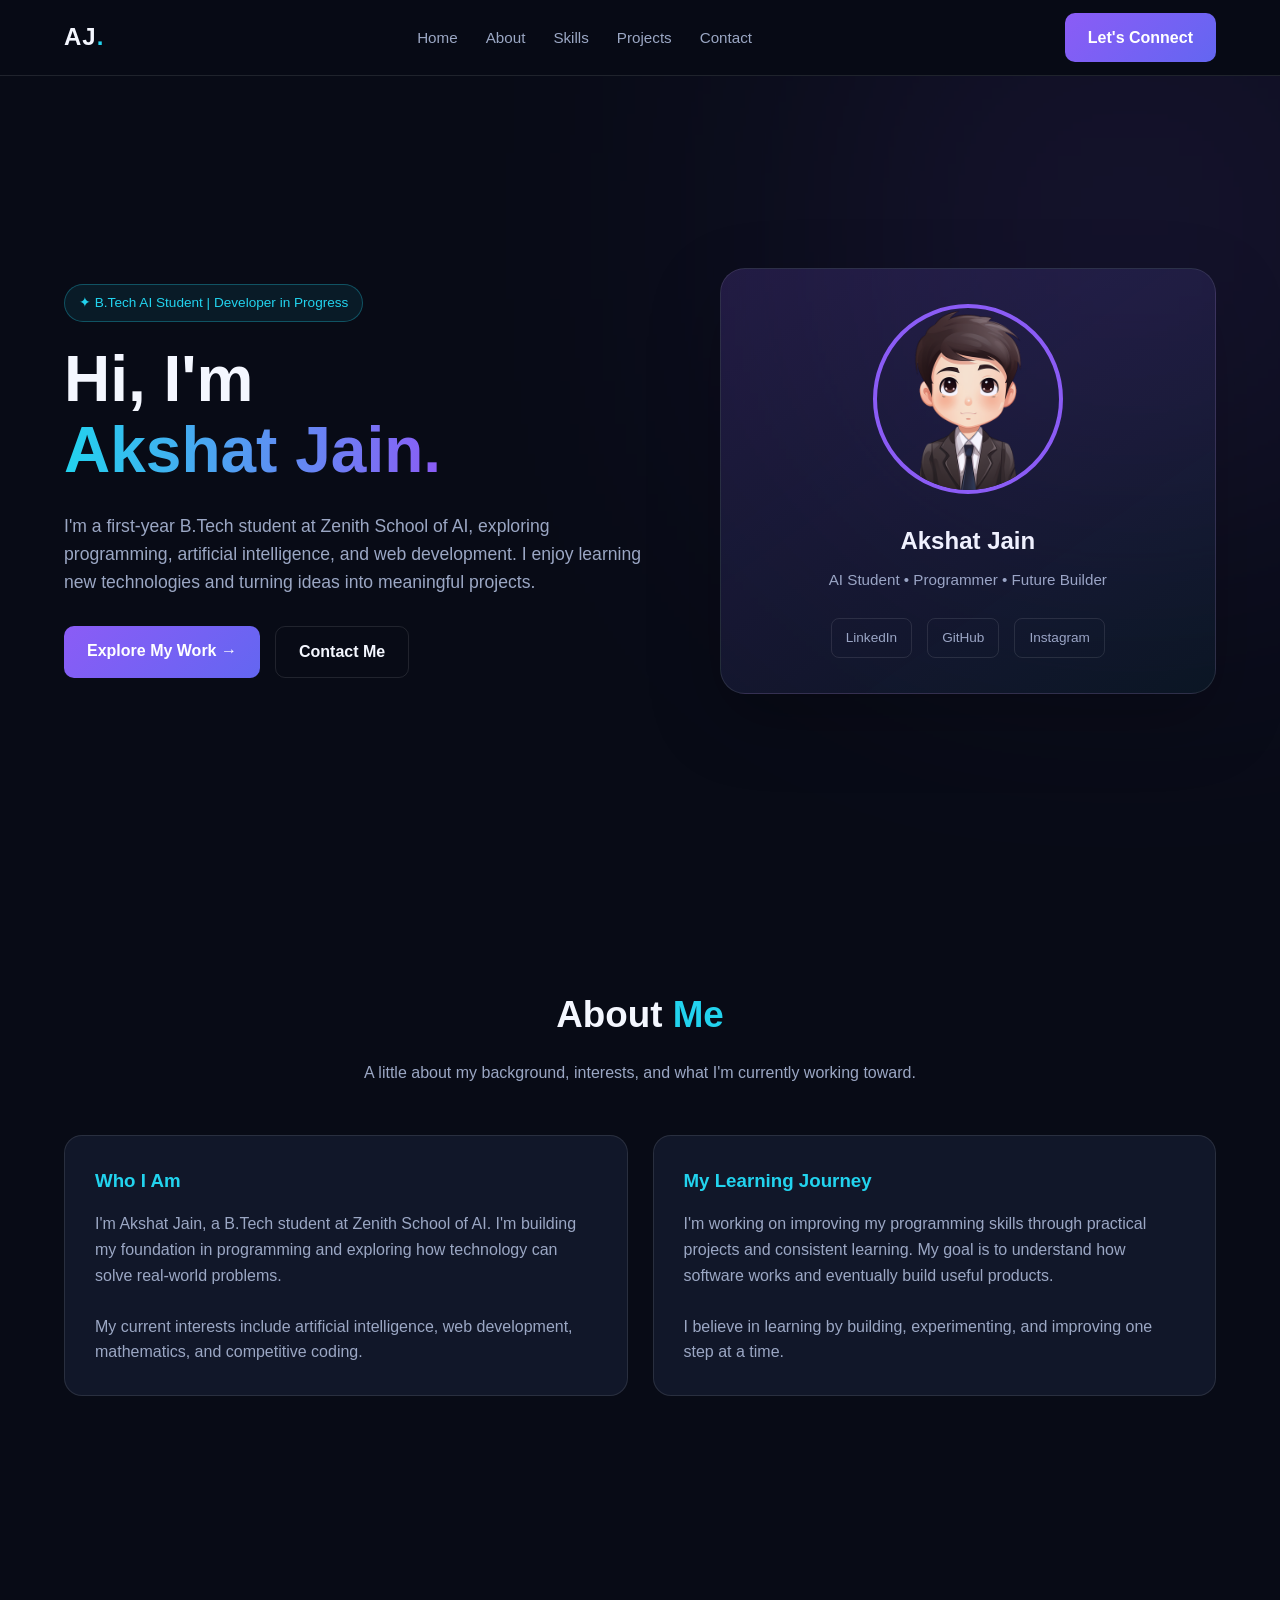
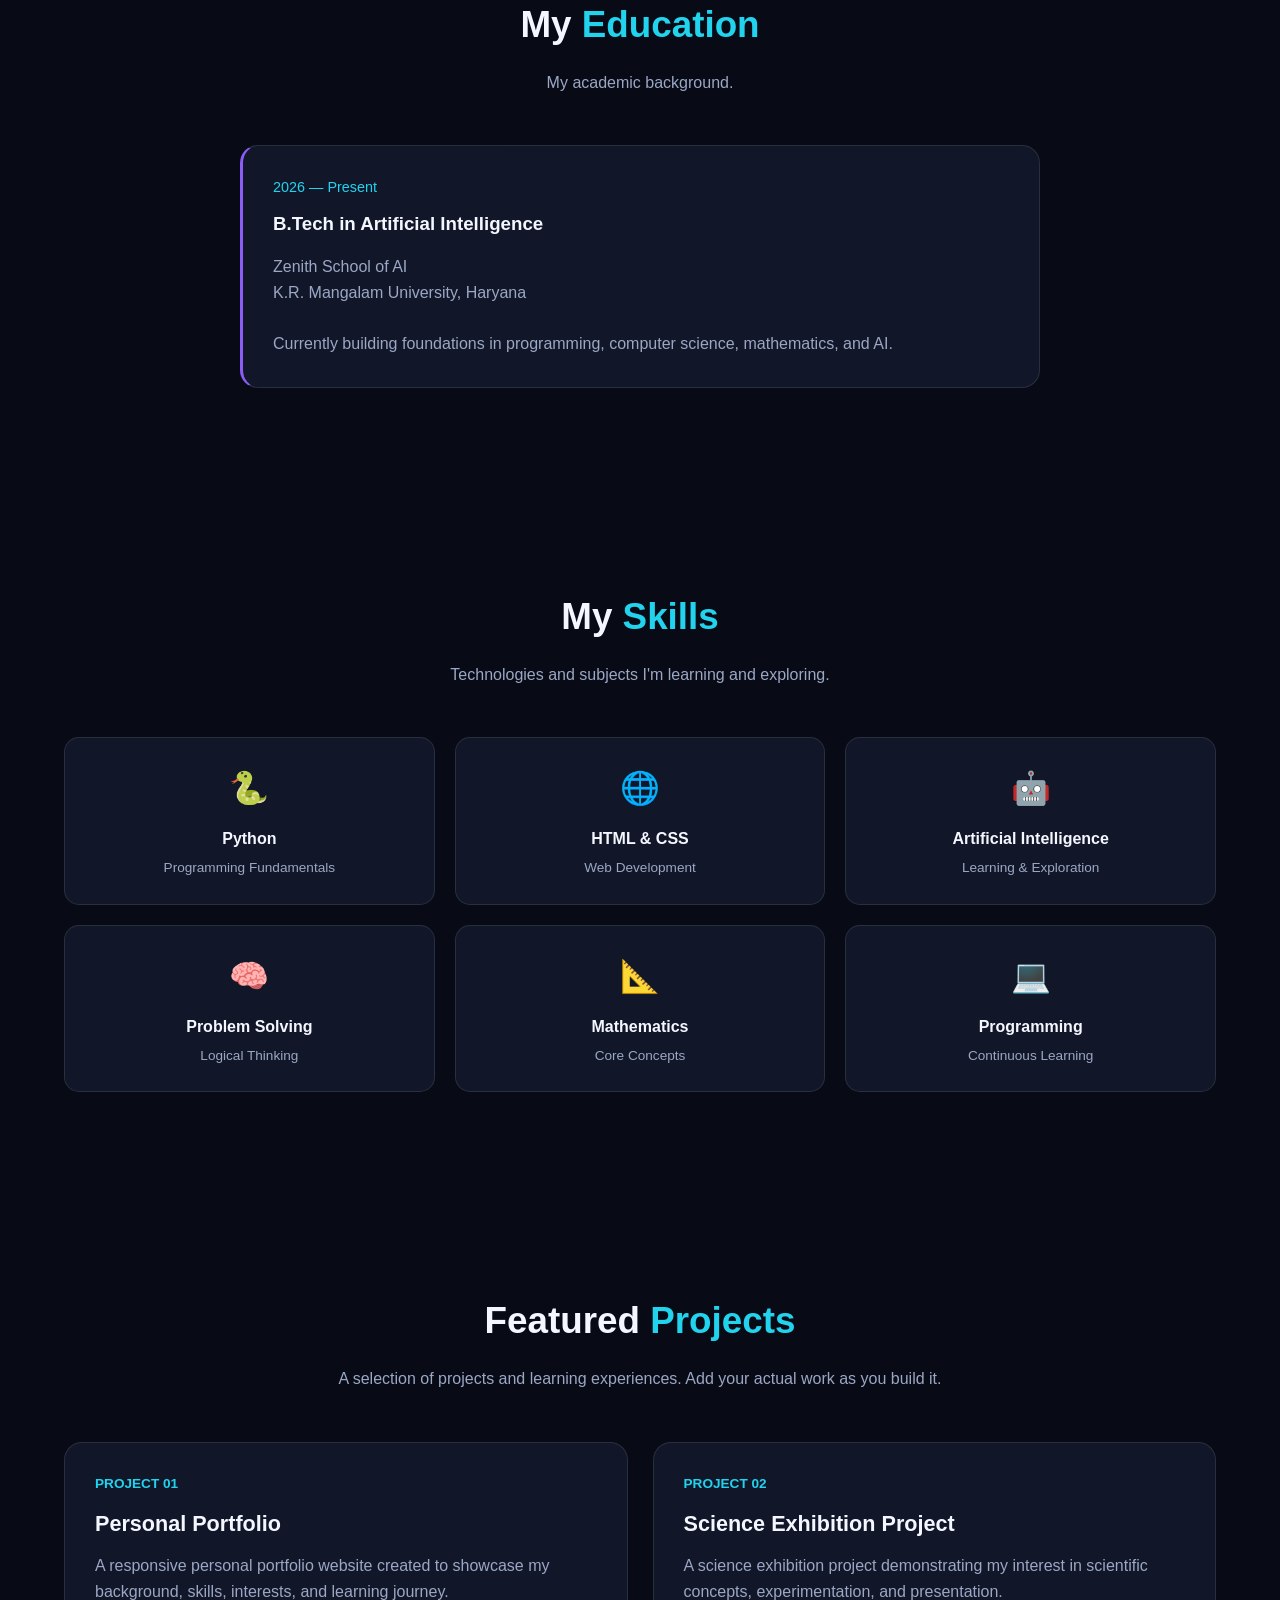
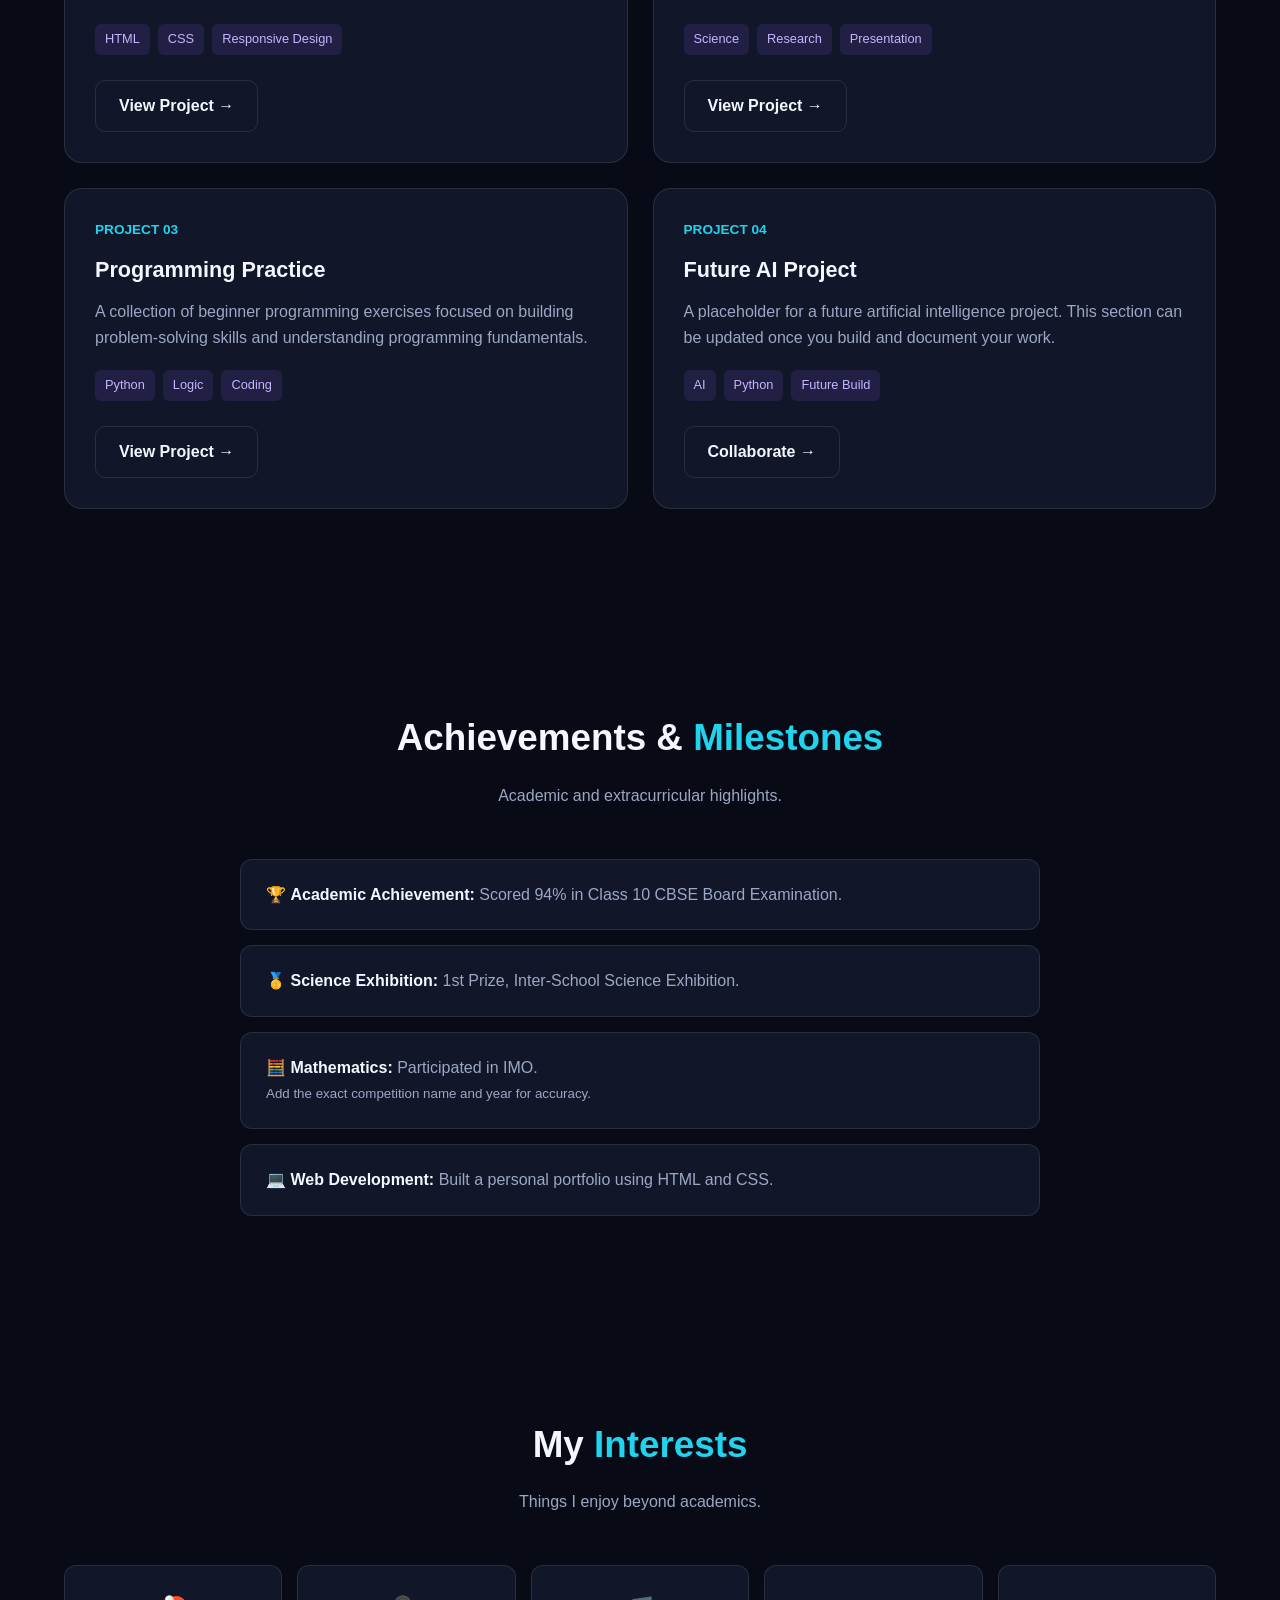
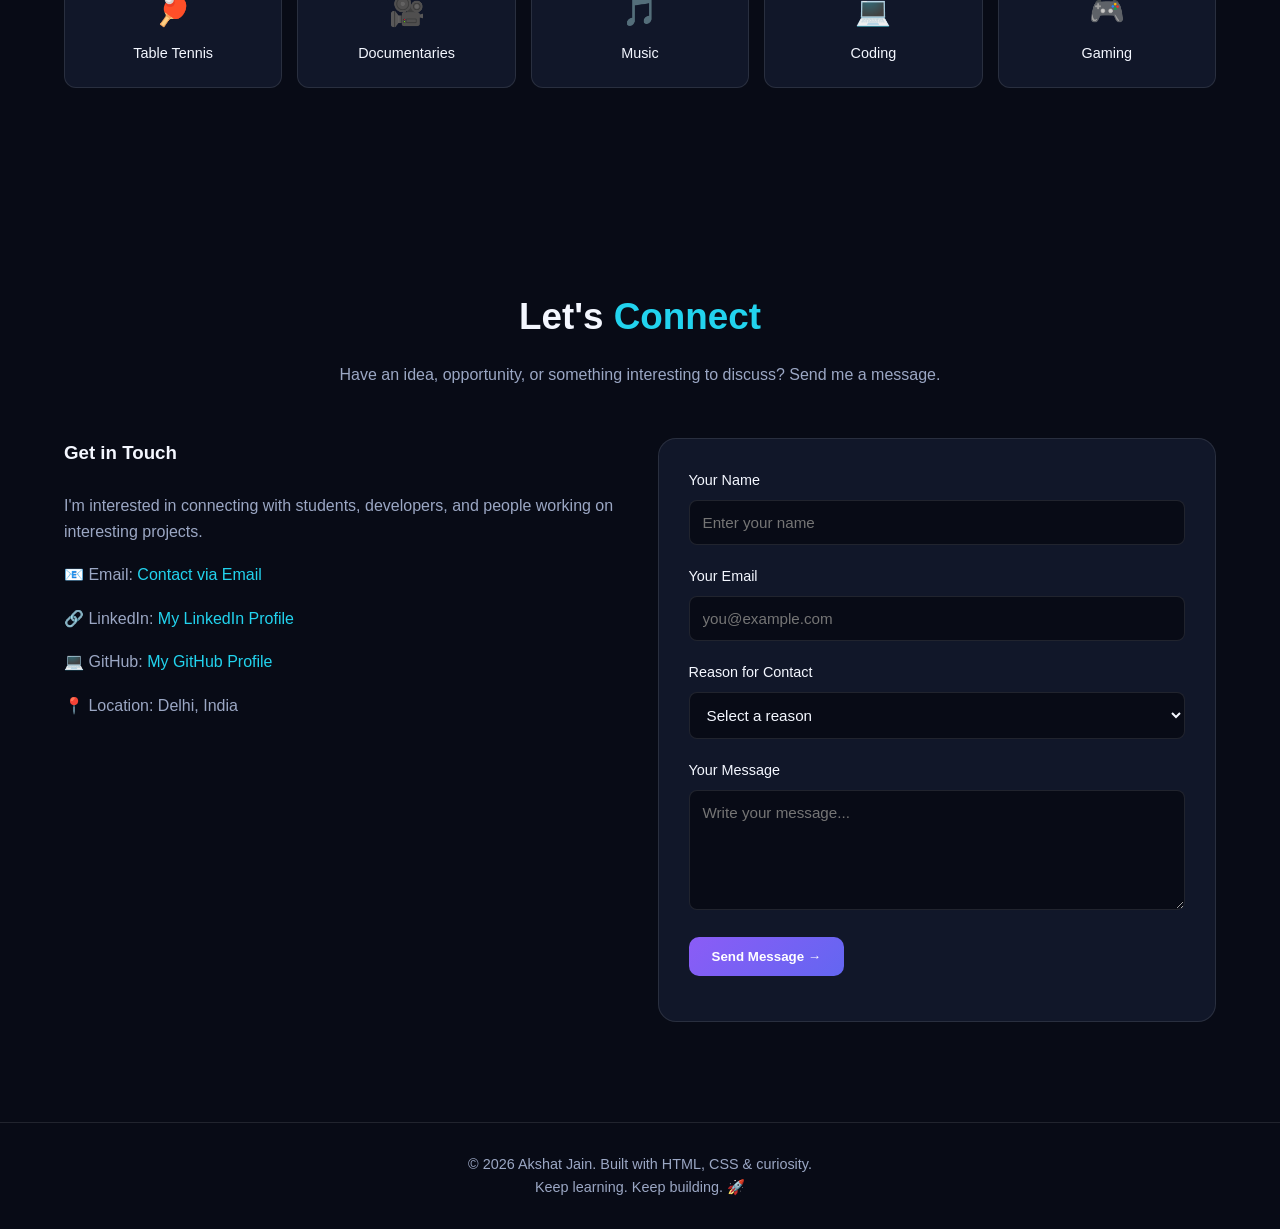
==== index.html @ 5d0b98dc "portfolio css" ====
<!DOCTYPE html>
<html lang="en">
<head>
    <meta charset="UTF-8">
    <meta name="viewport" content="width=device-width, initial-scale=1.0">

    <title>Akshat Jain | AI Student & Developer</title>

    <meta name="description"
          content="Official portfolio of Akshat Jain, a B.Tech AI student exploring artificial intelligence, programming and web development.">

    <style>
        /* =========================
           GLOBAL STYLES
        ========================= */

        * {
            margin: 0;
            padding: 0;
            box-sizing: border-box;
            scroll-behavior: smooth;
        }

        :root {
            --bg: #080b16;
            --card: #111729;
            --card-light: #171e34;
            --text: #f4f7ff;
            --muted: #9ba7c4;
            --primary: #8b5cf6;
            --secondary: #22d3ee;
            --border: rgba(255, 255, 255, 0.10);
        }

        body {
            font-family: "Segoe UI", Arial, sans-serif;
            background: var(--bg);
            color: var(--text);
            line-height: 1.6;
        }

        a {
            color: inherit;
            text-decoration: none;
        }

        .container {
            width: 90%;
            max-width: 1200px;
            margin: auto;
        }

        .section {
            padding: 100px 0;
        }

        .section-title {
            text-align: center;
            font-size: 2.3rem;
            margin-bottom: 15px;
        }

        .section-title span {
            color: var(--secondary);
        }

        .section-subtitle {
            text-align: center;
            color: var(--muted);
            max-width: 650px;
            margin: 0 auto 50px;
        }

        /* =========================
           NAVBAR
        ========================= */

        header {
            position: sticky;
            top: 0;
            z-index: 100;
            background: rgba(8, 11, 22, 0.85);
            backdrop-filter: blur(18px);
            border-bottom: 1px solid var(--border);
        }

        nav {
            min-height: 75px;
            display: flex;
            justify-content: space-between;
            align-items: center;
            gap: 25px;
        }

        .logo {
            font-size: 1.5rem;
            font-weight: 800;
            letter-spacing: 1px;
        }

        .logo span {
            color: var(--secondary);
        }

        .nav-links {
            display: flex;
            list-style: none;
            gap: 28px;
        }

        .nav-links a {
            color: var(--muted);
            font-size: 0.95rem;
            transition: 0.3s;
        }

        .nav-links a:hover {
            color: var(--secondary);
        }

        /* =========================
           HERO SECTION
        ========================= */

        .hero {
            min-height: 90vh;
            display: flex;
            align-items: center;
            position: relative;
            overflow: hidden;
        }

        .hero::before {
            content: "";
            position: absolute;
            width: 500px;
            height: 500px;
            background: var(--primary);
            filter: blur(180px);
            opacity: 0.16;
            top: -100px;
            right: -100px;
            pointer-events: none;
        }

        .hero-content {
            display: grid;
            grid-template-columns: 1.2fr 1fr;
            align-items: center;
            gap: 60px;
        }

        .badge {
            display: inline-block;
            border: 1px solid rgba(34, 211, 238, 0.3);
            background: rgba(34, 211, 238, 0.08);
            color: var(--secondary);
            padding: 7px 14px;
            border-radius: 50px;
            font-size: 0.85rem;
            margin-bottom: 22px;
        }

        .hero h1 {
            font-size: clamp(2.5rem, 5vw, 4.8rem);
            line-height: 1.12;
            margin-bottom: 25px;
        }

        .gradient-text {
            background: linear-gradient(
                90deg,
                var(--secondary),
                var(--primary)
            );
            -webkit-background-clip: text;
            background-clip: text;
            color: transparent;
        }

        .hero p {
            color: var(--muted);
            font-size: 1.1rem;
            max-width: 580px;
            margin-bottom: 30px;
        }

        .buttons {
            display: flex;
            gap: 15px;
            flex-wrap: wrap;
        }

        .btn {
            display: inline-block;
            padding: 12px 23px;
            border-radius: 10px;
            font-weight: 600;
            border: 1px solid var(--border);
            transition: 0.3s;
            cursor: pointer;
        }

        .btn-primary {
            background: linear-gradient(
                135deg,
                var(--primary),
                #6366f1
            );
            color: white;
            border: none;
        }

        .btn-secondary {
            background: transparent;
            color: var(--text);
        }

        .btn:hover {
            transform: translateY(-3px);
            box-shadow: 0 10px 30px rgba(139, 92, 246, 0.2);
        }

        .hero-card {
            background: linear-gradient(
                145deg,
                rgba(139, 92, 246, 0.18),
                rgba(34, 211, 238, 0.05)
            );
            border: 1px solid var(--border);
            border-radius: 25px;
            padding: 35px;
            text-align: center;
            box-shadow: 0 25px 70px rgba(0, 0, 0, 0.25);
        }

        .profile-image {
            width: 190px;
            height: 190px;
            object-fit: cover;
            border-radius: 50%;
            border: 4px solid var(--primary);
            margin-bottom: 20px;
        }

        .hero-card h3 {
            font-size: 1.5rem;
            margin-bottom: 8px;
        }

        .hero-card p {
            font-size: 0.95rem;
            margin: auto;
        }

        .social-links {
            display: flex;
            justify-content: center;
            gap: 15px;
            margin-top: 25px;
        }

        .social-links a {
            padding: 8px 14px;
            border: 1px solid var(--border);
            border-radius: 8px;
            color: var(--muted);
            font-size: 0.85rem;
            transition: 0.3s;
        }

        .social-links a:hover {
            color: var(--secondary);
            border-color: var(--secondary);
        }

        /* =========================
           ABOUT SECTION
        ========================= */

        .about-grid {
            display: grid;
            grid-template-columns: 1fr 1fr;
            gap: 25px;
        }

        .card {
            background: var(--card);
            border: 1px solid var(--border);
            padding: 30px;
            border-radius: 18px;
            transition: 0.3s;
        }

        .card:hover {
            transform: translateY(-5px);
            border-color: rgba(139, 92, 246, 0.5);
        }

        .card h3 {
            margin-bottom: 15px;
            color: var(--secondary);
        }

        .card p {
            color: var(--muted);
        }

        /* =========================
           EDUCATION
        ========================= */

        .education-card {
            max-width: 800px;
            margin: auto;
            position: relative;
            border-left: 3px solid var(--primary);
        }

        .education-card h3 {
            color: var(--text);
        }

        .education-card .date {
            color: var(--secondary);
            font-size: 0.9rem;
            margin-bottom: 10px;
        }

        /* =========================
           SKILLS
        ========================= */

        .skills-grid {
            display: grid;
            grid-template-columns: repeat(3, 1fr);
            gap: 20px;
        }

        .skill {
            text-align: center;
            padding: 25px 15px;
            background: var(--card);
            border: 1px solid var(--border);
            border-radius: 15px;
            transition: 0.3s;
        }

        .skill:hover {
            background: var(--card-light);
            transform: translateY(-5px);
        }

        .skill-icon {
            font-size: 2rem;
            margin-bottom: 12px;
        }

        .skill h3 {
            font-size: 1rem;
        }

        .skill p {
            color: var(--muted);
            font-size: 0.85rem;
            margin-top: 5px;
        }

        /* =========================
           PROJECTS
        ========================= */

        .projects-grid {
            display: grid;
            grid-template-columns: repeat(2, 1fr);
            gap: 25px;
        }

        .project-card {
            background: var(--card);
            border: 1px solid var(--border);
            border-radius: 18px;
            padding: 30px;
            transition: 0.3s;
        }

        .project-card:hover {
            transform: translateY(-5px);
            border-color: var(--secondary);
        }

        .project-number {
            color: var(--secondary);
            font-size: 0.85rem;
            font-weight: 700;
        }

        .project-card h3 {
            margin: 12px 0;
            font-size: 1.35rem;
        }

        .project-card p {
            color: var(--muted);
            margin-bottom: 20px;
        }

        .tags {
            display: flex;
            gap: 8px;
            flex-wrap: wrap;
        }

        .tag {
            background: rgba(139, 92, 246, 0.13);
            color: #c4b5fd;
            padding: 5px 10px;
            border-radius: 6px;
            font-size: 0.8rem;
        }

        /* =========================
           ACHIEVEMENTS
        ========================= */

        .achievement-list {
            max-width: 800px;
            margin: auto;
            display: grid;
            gap: 15px;
        }

        .achievement {
            background: var(--card);
            padding: 22px 25px;
            border: 1px solid var(--border);
            border-radius: 12px;
            color: var(--muted);
        }

        .achievement strong {
            color: var(--text);
        }

        /* =========================
           HOBBIES
        ========================= */

        .hobbies-grid {
            display: grid;
            grid-template-columns: repeat(5, 1fr);
            gap: 15px;
        }

        .hobby {
            text-align: center;
            padding: 22px 10px;
            background: var(--card);
            border: 1px solid var(--border);
            border-radius: 12px;
            font-size: 0.9rem;
        }

        .hobby-icon {
            display: block;
            font-size: 1.8rem;
            margin-bottom: 8px;
        }

        /* =========================
           CONTACT
        ========================= */

        .contact-grid {
            display: grid;
            grid-template-columns: 1fr 1fr;
            gap: 35px;
            align-items: start;
        }

        .contact-info p {
            color: var(--muted);
            margin-bottom: 18px;
        }

        .contact-info a {
            color: var(--secondary);
        }

        form {
            background: var(--card);
            border: 1px solid var(--border);
            border-radius: 18px;
            padding: 30px;
        }

        .form-group {
            margin-bottom: 20px;
        }

        label {
            display: block;
            margin-bottom: 8px;
            font-size: 0.9rem;
        }

        input,
        select,
        textarea {
            width: 100%;
            padding: 13px;
            background: #080b16;
            border: 1px solid var(--border);
            color: var(--text);
            border-radius: 8px;
            font-family: inherit;
            font-size: 0.95rem;
        }

        input:focus,
        select:focus,
        textarea:focus {
            outline: none;
            border-color: var(--secondary);
        }

        textarea {
            resize: vertical;
            min-height: 120px;
        }

        .form-status {
            margin-top: 15px;
            color: var(--secondary);
            font-size: 0.9rem;
        }

        /* =========================
           FOOTER
        ========================= */

        footer {
            border-top: 1px solid var(--border);
            padding: 30px 0;
            text-align: center;
            color: var(--muted);
            font-size: 0.9rem;
        }

        /* =========================
           RESPONSIVE DESIGN
        ========================= */

        @media (max-width: 900px) {
            .hero-content,
            .about-grid,
            .contact-grid {
                grid-template-columns: 1fr;
            }

            .hero {
                padding: 60px 0;
            }

            .hero-card {
                max-width: 450px;
                margin: auto;
            }

            .skills-grid {
                grid-template-columns: repeat(2, 1fr);
            }

            .projects-grid {
                grid-template-columns: 1fr;
            }

            .hobbies-grid {
                grid-template-columns: repeat(3, 1fr);
            }
        }

        @media (max-width: 600px) {
            .nav-links {
                display: none;
            }

            .section {
                padding: 65px 0;
            }

            .section-title {
                font-size: 1.8rem;
            }

            .hero h1 {
                font-size: 2.5rem;
            }

            .skills-grid {
                grid-template-columns: 1fr 1fr;
            }

            .hobbies-grid {
                grid-template-columns: repeat(2, 1fr);
            }

            .card,
            .project-card,
            form {
                padding: 22px;
            }
        }
    </style>
</head>

<body>

    <!-- =========================
         NAVBAR
    ========================= -->

    <header>
        <nav class="container">

            <a href="#home" class="logo">
                AJ<span>.</span>
            </a>

            <ul class="nav-links">
                <li><a href="#home">Home</a></li>
                <li><a href="#about">About</a></li>
                <li><a href="#skills">Skills</a></li>
                <li><a href="#projects">Projects</a></li>
                <li><a href="#contact">Contact</a></li>
            </ul>

            <a href="#contact" class="btn btn-primary">
                Let's Connect
            </a>

        </nav>
    </header>


    <!-- =========================
         HERO SECTION
    ========================= -->

    <main>

        <section class="hero" id="home">

            <div class="container hero-content">

                <div>

                    <span class="badge">
                        ✦ B.Tech AI Student | Developer in Progress
                    </span>

                    <h1>
                        Hi, I'm <br>
                        <span class="gradient-text">Akshat Jain.</span>
                    </h1>

                    <p>
                        I'm a first-year B.Tech student at Zenith School
                        of AI, exploring programming, artificial intelligence,
                        and web development. I enjoy learning new technologies
                        and turning ideas into meaningful projects.
                    </p>

                    <div class="buttons">
                        <a href="#projects" class="btn btn-primary">
                            Explore My Work →
                        </a>

                        <a href="#contact" class="btn btn-secondary">
                            Contact Me
                        </a>
                    </div>

                </div>


                <div class="hero-card">

                    <!-- Replace image.png with your own photo -->
                    <img
                        src="image.png"
                        alt="Akshat Jain profile photo"
                        class="profile-image"
                    >

                    <h3>Akshat Jain</h3>

                    <p>
                        AI Student • Programmer • Future Builder
                    </p>

                    <div class="social-links">

                        <!-- Replace # with your actual profile URLs -->
                        <a href="#" target="_blank" rel="noopener">
                            LinkedIn
                        </a>

                        <a href="#" target="_blank" rel="noopener">
                            GitHub
                        </a>

                        <a href="#" target="_blank" rel="noopener">
                            Instagram
                        </a>

                    </div>

                </div>

            </div>

        </section>


        <!-- =========================
             ABOUT SECTION
        ========================= -->

        <section class="section" id="about">

            <div class="container">

                <h2 class="section-title">
                    About <span>Me</span>
                </h2>

                <p class="section-subtitle">
                    A little about my background, interests, and what
                    I'm currently working toward.
                </p>

                <div class="about-grid">

                    <div class="card">

                        <h3>Who I Am</h3>

                        <p>
                            I'm Akshat Jain, a B.Tech student at Zenith School
                            of AI. I'm building my foundation in programming
                            and exploring how technology can solve real-world
                            problems.
                        </p>

                        <br>

                        <p>
                            My current interests include artificial
                            intelligence, web development, mathematics,
                            and competitive coding.
                        </p>

                    </div>


                    <div class="card">

                        <h3>My Learning Journey</h3>

                        <p>
                            I'm working on improving my programming skills
                            through practical projects and consistent
                            learning. My goal is to understand how software
                            works and eventually build useful products.
                        </p>

                        <br>

                        <p>
                            I believe in learning by building, experimenting,
                            and improving one step at a time.
                        </p>

                    </div>

                </div>

            </div>

        </section>


        <!-- =========================
             EDUCATION
        ========================= -->

        <section class="section">

            <div class="container">

                <h2 class="section-title">
                    My <span>Education</span>
                </h2>

                <p class="section-subtitle">
                    My academic background.
                </p>

                <div class="card education-card">

                    <div class="date">
                        2026 — Present
                    </div>

                    <h3>
                        B.Tech in Artificial Intelligence
                    </h3>

                    <p>
                        Zenith School of AI
                    </p>

                    <p>
                        K.R. Mangalam University, Haryana
                    </p>

                    <br>

                    <p>
                        Currently building foundations in programming,
                        computer science, mathematics, and AI.
                    </p>

                </div>

            </div>

        </section>


        <!-- =========================
             SKILLS
        ========================= -->

        <section class="section" id="skills">

            <div class="container">

                <h2 class="section-title">
                    My <span>Skills</span>
                </h2>

                <p class="section-subtitle">
                    Technologies and subjects I'm learning and exploring.
                </p>

                <div class="skills-grid">

                    <div class="skill">
                        <div class="skill-icon">🐍</div>
                        <h3>Python</h3>
                        <p>Programming Fundamentals</p>
                    </div>

                    <div class="skill">
                        <div class="skill-icon">🌐</div>
                        <h3>HTML & CSS</h3>
                        <p>Web Development</p>
                    </div>

                    <div class="skill">
                        <div class="skill-icon">🤖</div>
                        <h3>Artificial Intelligence</h3>
                        <p>Learning & Exploration</p>
                    </div>

                    <div class="skill">
                        <div class="skill-icon">🧠</div>
                        <h3>Problem Solving</h3>
                        <p>Logical Thinking</p>
                    </div>

                    <div class="skill">
                        <div class="skill-icon">📐</div>
                        <h3>Mathematics</h3>
                        <p>Core Concepts</p>
                    </div>

                    <div class="skill">
                        <div class="skill-icon">💻</div>
                        <h3>Programming</h3>
                        <p>Continuous Learning</p>
                    </div>

                </div>

            </div>

        </section>


        <!-- =========================
             PROJECTS
        ========================= -->

        <section class="section" id="projects">

            <div class="container">

                <h2 class="section-title">
                    Featured <span>Projects</span>
                </h2>

                <p class="section-subtitle">
                    A selection of projects and learning experiences.
                    Add your actual work as you build it.
                </p>

                <div class="projects-grid">

                    <div class="project-card">

                        <div class="project-number">
                            PROJECT 01
                        </div>

                        <h3>Personal Portfolio</h3>

                        <p>
                            A responsive personal portfolio website
                            created to showcase my background, skills,
                            interests, and learning journey.
                        </p>

                        <div class="tags">
                            <span class="tag">HTML</span>
                            <span class="tag">CSS</span>
                            <span class="tag">Responsive Design</span>
                        </div>

                        <br>

                        <a href="#" class="btn btn-secondary">
                            View Project →
                        </a>

                    </div>


                    <div class="project-card">

                        <div class="project-number">
                            PROJECT 02
                        </div>

                        <h3>Science Exhibition Project</h3>

                        <p>
                            A science exhibition project demonstrating
                            my interest in scientific concepts,
                            experimentation, and presentation.
                        </p>

                        <div class="tags">
                            <span class="tag">Science</span>
                            <span class="tag">Research</span>
                            <span class="tag">Presentation</span>
                        </div>

                        <br>

                        <a href="#" class="btn btn-secondary">
                            View Project →
                        </a>

                    </div>


                    <div class="project-card">

                        <div class="project-number">
                            PROJECT 03
                        </div>

                        <h3>Programming Practice</h3>

                        <p>
                            A collection of beginner programming exercises
                            focused on building problem-solving skills
                            and understanding programming fundamentals.
                        </p>

                        <div class="tags">
                            <span class="tag">Python</span>
                            <span class="tag">Logic</span>
                            <span class="tag">Coding</span>
                        </div>

                        <br>

                        <a href="#" class="btn btn-secondary">
                            View Project →
                        </a>

                    </div>


                    <div class="project-card">

                        <div class="project-number">
                            PROJECT 04
                        </div>

                        <h3>Future AI Project</h3>

                        <p>
                            A placeholder for a future artificial
                            intelligence project. This section can be
                            updated once you build and document your work.
                        </p>

                        <div class="tags">
                            <span class="tag">AI</span>
                            <span class="tag">Python</span>
                            <span class="tag">Future Build</span>
                        </div>

                        <br>

                        <a href="#contact" class="btn btn-secondary">
                            Collaborate →
                        </a>

                    </div>

                </div>

            </div>

        </section>


        <!-- =========================
             ACHIEVEMENTS
        ========================= -->

        <section class="section">

            <div class="container">

                <h2 class="section-title">
                    Achievements & <span>Milestones</span>
                </h2>

                <p class="section-subtitle">
                    Academic and extracurricular highlights.
                </p>

                <div class="achievement-list">

                    <div class="achievement">
                        🏆 <strong>Academic Achievement:</strong>
                        Scored 94% in Class 10 CBSE Board Examination.
                    </div>

                    <div class="achievement">
                        🥇 <strong>Science Exhibition:</strong>
                        1st Prize, Inter-School Science Exhibition.
                    </div>

                    <div class="achievement">
                        🧮 <strong>Mathematics:</strong>
                        Participated in IMO.
                        <br>
                        <small>
                            Add the exact competition name and year
                            for accuracy.
                        </small>
                    </div>

                    <div class="achievement">
                        💻 <strong>Web Development:</strong>
                        Built a personal portfolio using HTML and CSS.
                    </div>

                </div>

            </div>

        </section>


        <!-- =========================
             HOBBIES
        ========================= -->

        <section class="section">

            <div class="container">

                <h2 class="section-title">
                    My <span>Interests</span>
                </h2>

                <p class="section-subtitle">
                    Things I enjoy beyond academics.
                </p>

                <div class="hobbies-grid">

                    <div class="hobby">
                        <span class="hobby-icon">🏓</span>
                        Table Tennis
                    </div>

                    <div class="hobby">
                        <span class="hobby-icon">🎥</span>
                        Documentaries
                    </div>

                    <div class="hobby">
                        <span class="hobby-icon">🎵</span>
                        Music
                    </div>

                    <div class="hobby">
                        <span class="hobby-icon">💻</span>
                        Coding
                    </div>

                    <div class="hobby">
                        <span class="hobby-icon">🎮</span>
                        Gaming
                    </div>

                </div>

            </div>

        </section>


        <!-- =========================
             CONTACT SECTION
        ========================= -->

        <section class="section" id="contact">

            <div class="container">

                <h2 class="section-title">
                    Let's <span>Connect</span>
                </h2>

                <p class="section-subtitle">
                    Have an idea, opportunity, or something interesting
                    to discuss? Send me a message.
                </p>

                <div class="contact-grid">

                    <div class="contact-info">

                        <h3>Get in Touch</h3>

                        <br>

                        <p>
                            I'm interested in connecting with students,
                            developers, and people working on interesting
                            projects.
                        </p>

                        <p>
                            📧 Email:
                            <a href="mailto:akshatschool04@gmail.com">
                                Contact via Email
                            </a>
                        </p>

                        <p>
                            🔗 LinkedIn:
                            <a href="#" target="_blank" rel="noopener">
                                My LinkedIn Profile
                            </a>
                        </p>

                        <p>
                            💻 GitHub:
                            <a href="#" target="_blank" rel="noopener">
                                My GitHub Profile
                            </a>
                        </p>

                        <p>
                            📍 Location: Delhi, India
                        </p>

                    </div>


                    <form id="contactForm">

                        <div class="form-group">

                            <label for="name">
                                Your Name
                            </label>

                            <input
                                type="text"
                                id="name"
                                name="name"
                                placeholder="Enter your name"
                                required
                            >

                        </div>


                        <div class="form-group">

                            <label for="email">
                                Your Email
                            </label>

                            <input
                                type="email"
                                id="email"
                                name="email"
                                placeholder="you@example.com"
                                required
                            >

                        </div>


                        <div class="form-group">

                            <label for="reason">
                                Reason for Contact
                            </label>

                            <select id="reason" name="reason" required>

                                <option value="">
                                    Select a reason
                                </option>

                                <option value="General Enquiry">
                                    General Enquiry
                                </option>

                                <option value="Collaboration">
                                    Collaboration
                                </option>

                                <option value="Project Discussion">
                                    Project Discussion
                                </option>

                                <option value="Other">
                                    Other
                                </option>

                            </select>

                        </div>


                        <div class="form-group">

                            <label for="message">
                                Your Message
                            </label>

                            <textarea
                                id="message"
                                name="message"
                                placeholder="Write your message..."
                                required
                            ></textarea>

                        </div>


                        <button
                            type="submit"
                            class="btn btn-primary"
                        >
                            Send Message →
                        </button>

                        <p class="form-status" id="formStatus"></p>

                    </form>

                </div>

            </div>

        </section>

    </main>


    <!-- =========================
         FOOTER
    ========================= -->

    <footer>

        <div class="container">

            <p>
                © <span id="year"></span> Akshat Jain.
                Built with HTML, CSS & curiosity.
            </p>

            <p>
                Keep learning. Keep building. 🚀
            </p>

        </div>

    </footer>


    <!-- =========================
         JAVASCRIPT
    ========================= -->

    <script>

        // Automatically update the copyright year
        document.getElementById("year").textContent =
            new Date().getFullYear();


        // Demo form interaction
        // This does NOT send emails to you.
        // A backend or form service is required for real submissions.

        const form = document.getElementById("contactForm");

        const status = document.getElementById("formStatus");

        form.addEventListener("submit", function(event) {

            event.preventDefault();

            status.textContent =
                "This is a demo form. Connect a backend or form service to receive messages.";

        });

    </script>

</body>
</html>
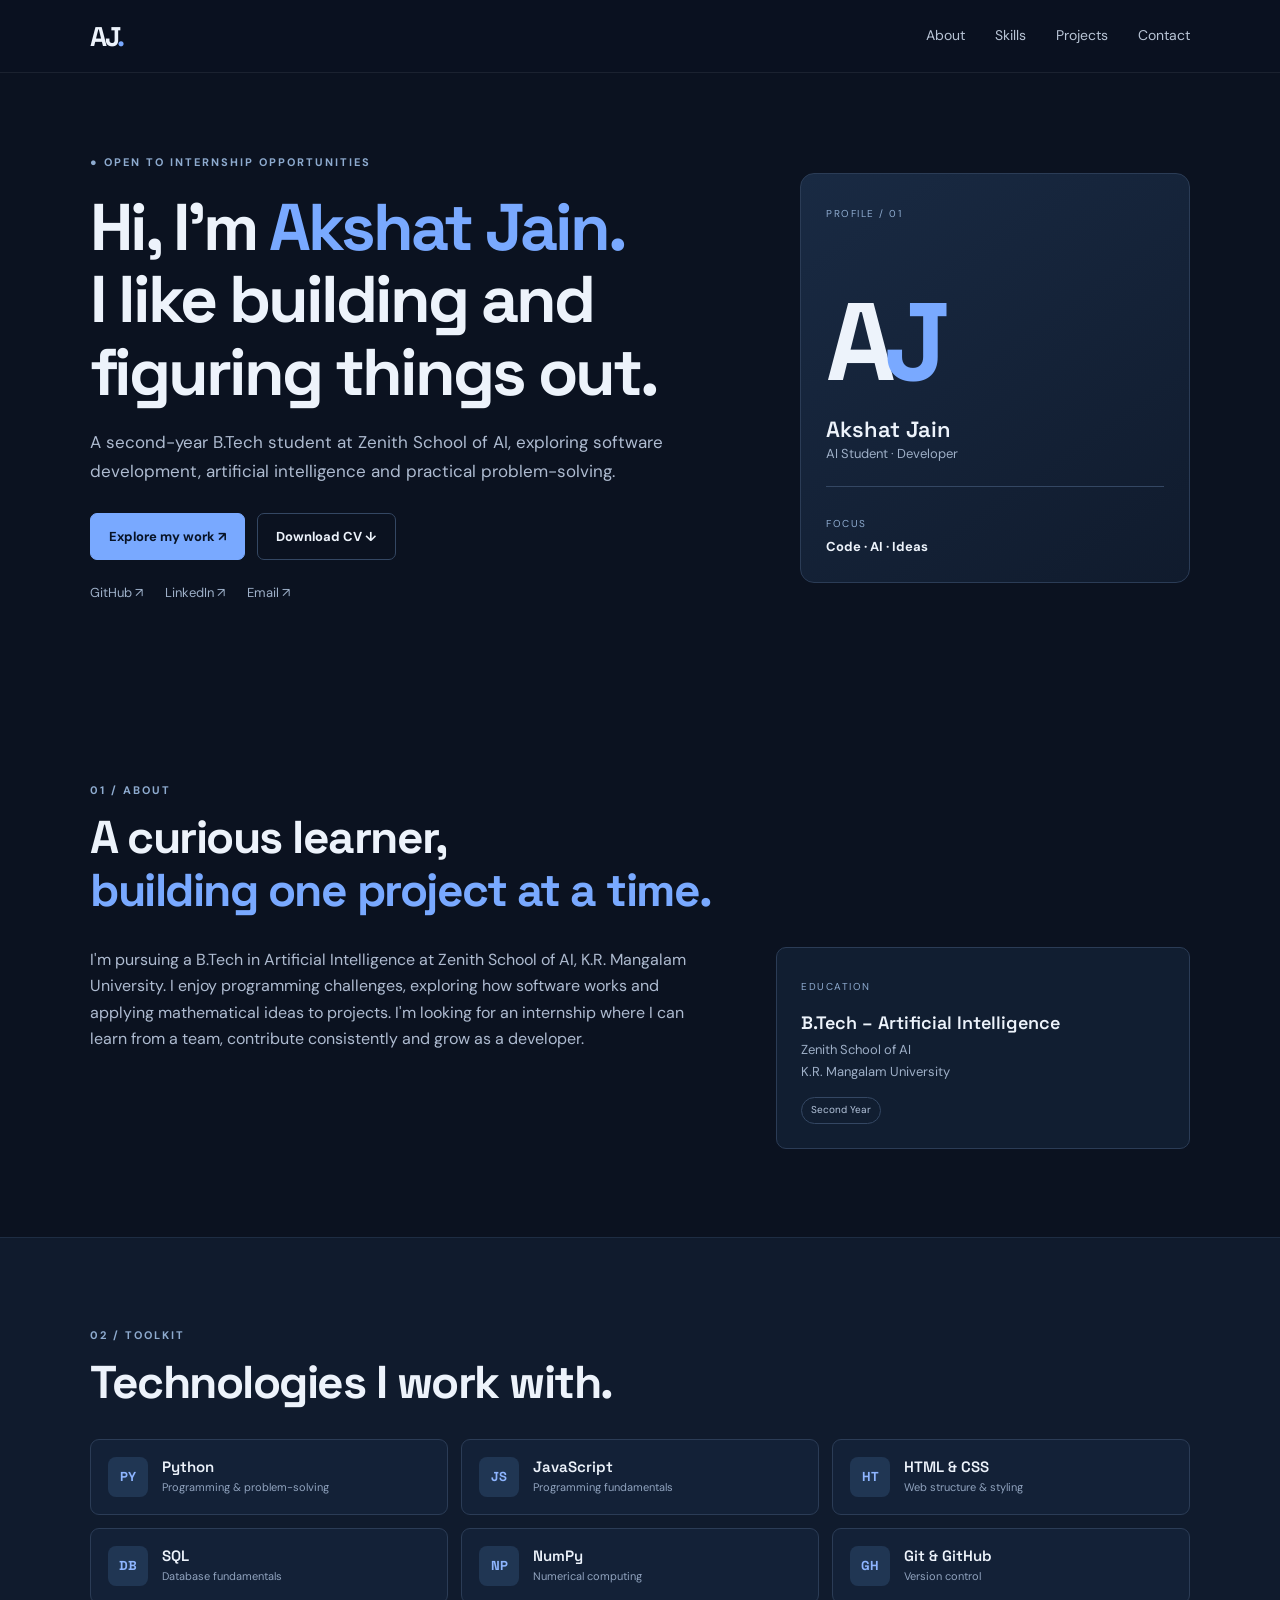
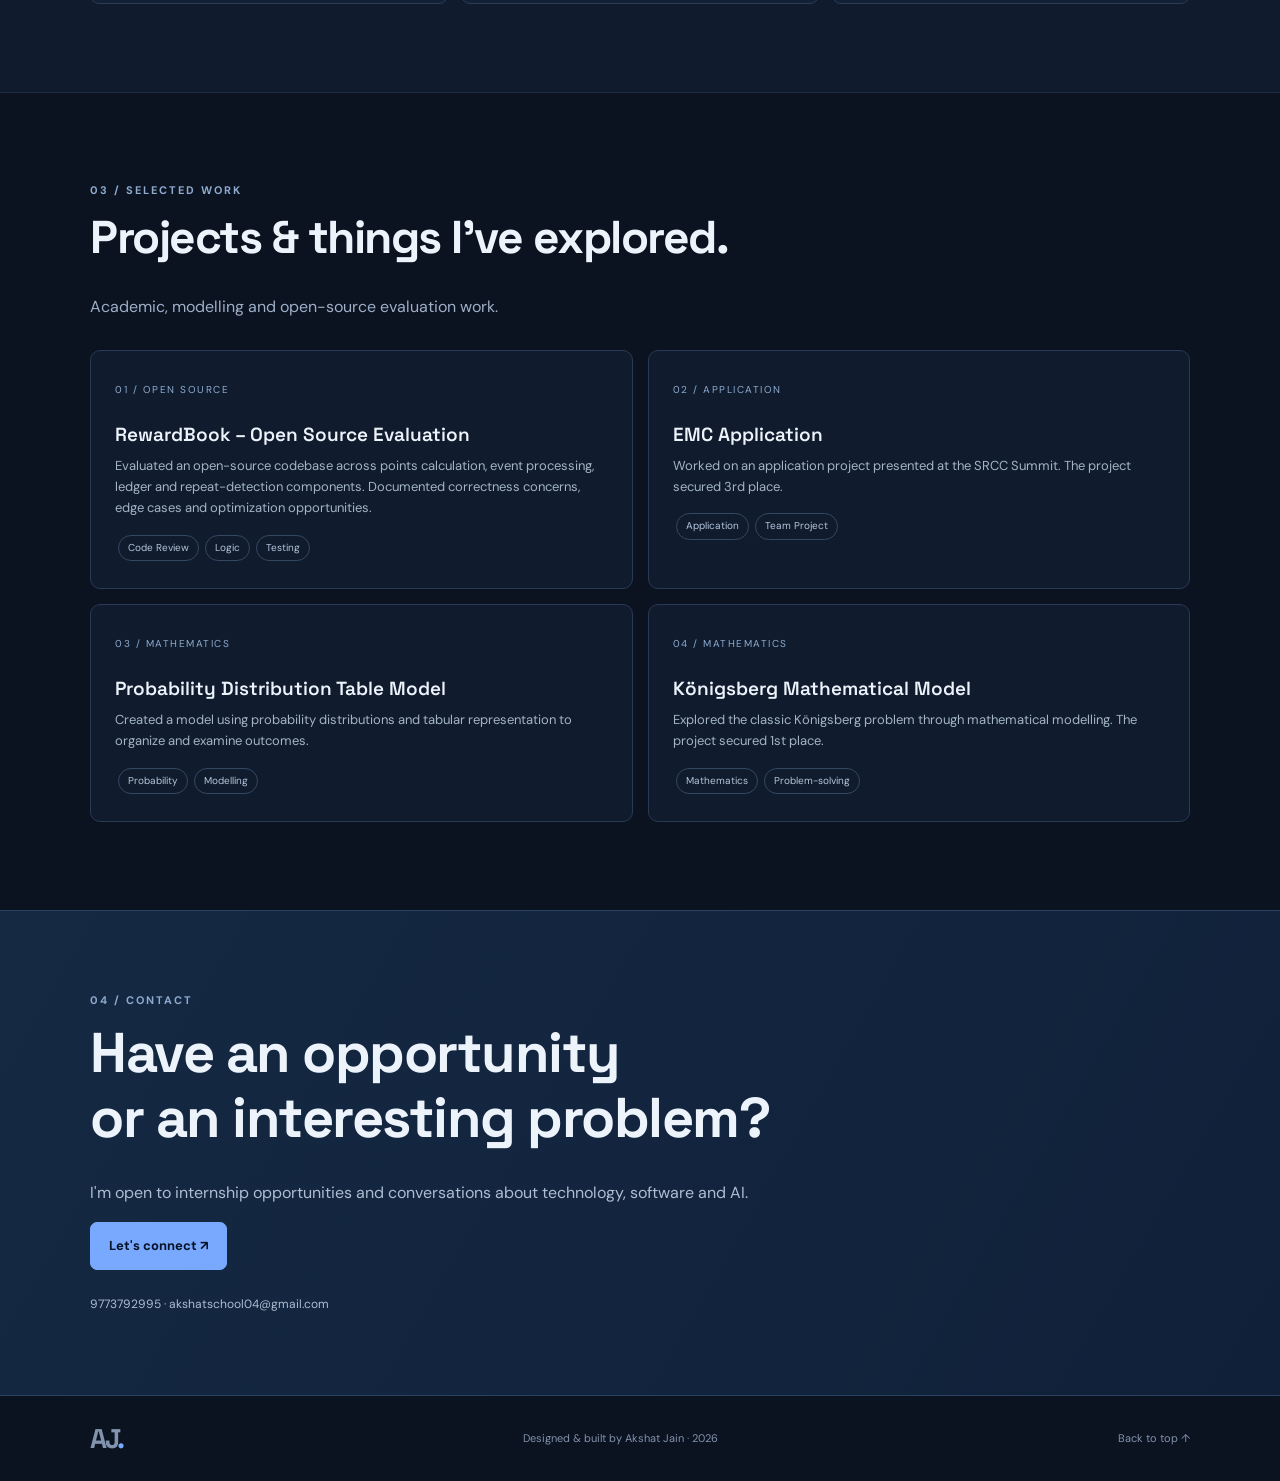
==== commit a27d2f80: "feat: upgrade portfolio to modern responsive design and add resume" ====
--- a/index.html
+++ b/index.html
@@ -1,1362 +1,12 @@
-
-<!DOCTYPE html>
-<html lang="en">
-<head>
-    <meta charset="UTF-8">
-    <meta name="viewport" content="width=device-width, initial-scale=1.0">
-
-    <title>Akshat Jain | AI Student & Developer</title>
-
-    <meta name="description"
-          content="Official portfolio of Akshat Jain, a B.Tech AI student exploring artificial intelligence, programming and web development.">
-
-    <style>
-        /* =========================
-           GLOBAL STYLES
-        ========================= */
-
-        * {
-            margin: 0;
-            padding: 0;
-            box-sizing: border-box;
-            scroll-behavior: smooth;
-        }
-
-        :root {
-            --bg: #080b16;
-            --card: #111729;
-            --card-light: #171e34;
-            --text: #f4f7ff;
-            --muted: #9ba7c4;
-            --primary: #8b5cf6;
-            --secondary: #22d3ee;
-            --border: rgba(255, 255, 255, 0.10);
-        }
-
-        body {
-            font-family: "Segoe UI", Arial, sans-serif;
-            background: var(--bg);
-            color: var(--text);
-            line-height: 1.6;
-        }
-
-        a {
-            color: inherit;
-            text-decoration: none;
-        }
-
-        .container {
-            width: 90%;
-            max-width: 1200px;
-            margin: auto;
-        }
-
-        .section {
-            padding: 100px 0;
-        }
-
-        .section-title {
-            text-align: center;
-            font-size: 2.3rem;
-            margin-bottom: 15px;
-        }
-
-        .section-title span {
-            color: var(--secondary);
-        }
-
-        .section-subtitle {
-            text-align: center;
-            color: var(--muted);
-            max-width: 650px;
-            margin: 0 auto 50px;
-        }
-
-        /* =========================
-           NAVBAR
-        ========================= */
-
-        header {
-            position: sticky;
-            top: 0;
-            z-index: 100;
-            background: rgba(8, 11, 22, 0.85);
-            backdrop-filter: blur(18px);
-            border-bottom: 1px solid var(--border);
-        }
-
-        nav {
-            min-height: 75px;
-            display: flex;
-            justify-content: space-between;
-            align-items: center;
-            gap: 25px;
-        }
-
-        .logo {
-            font-size: 1.5rem;
-            font-weight: 800;
-            letter-spacing: 1px;
-        }
-
-        .logo span {
-            color: var(--secondary);
-        }
-
-        .nav-links {
-            display: flex;
-            list-style: none;
-            gap: 28px;
-        }
-
-        .nav-links a {
-            color: var(--muted);
-            font-size: 0.95rem;
-            transition: 0.3s;
-        }
-
-        .nav-links a:hover {
-            color: var(--secondary);
-        }
-
-        /* =========================
-           HERO SECTION
-        ========================= */
-
-        .hero {
-            min-height: 90vh;
-            display: flex;
-            align-items: center;
-            position: relative;
-            overflow: hidden;
-        }
-
-        .hero::before {
-            content: "";
-            position: absolute;
-            width: 500px;
-            height: 500px;
-            background: var(--primary);
-            filter: blur(180px);
-            opacity: 0.16;
-            top: -100px;
-            right: -100px;
-            pointer-events: none;
-        }
-
-        .hero-content {
-            display: grid;
-            grid-template-columns: 1.2fr 1fr;
-            align-items: center;
-            gap: 60px;
-        }
-
-        .badge {
-            display: inline-block;
-            border: 1px solid rgba(34, 211, 238, 0.3);
-            background: rgba(34, 211, 238, 0.08);
-            color: var(--secondary);
-            padding: 7px 14px;
-            border-radius: 50px;
-            font-size: 0.85rem;
-            margin-bottom: 22px;
-        }
-
-        .hero h1 {
-            font-size: clamp(2.5rem, 5vw, 4.8rem);
-            line-height: 1.12;
-            margin-bottom: 25px;
-        }
-
-        .gradient-text {
-            background: linear-gradient(
-                90deg,
-                var(--secondary),
-                var(--primary)
-            );
-            -webkit-background-clip: text;
-            background-clip: text;
-            color: transparent;
-        }
-
-        .hero p {
-            color: var(--muted);
-            font-size: 1.1rem;
-            max-width: 580px;
-            margin-bottom: 30px;
-        }
-
-        .buttons {
-            display: flex;
-            gap: 15px;
-            flex-wrap: wrap;
-        }
-
-        .btn {
-            display: inline-block;
-            padding: 12px 23px;
-            border-radius: 10px;
-            font-weight: 600;
-            border: 1px solid var(--border);
-            transition: 0.3s;
-            cursor: pointer;
-        }
-
-        .btn-primary {
-            background: linear-gradient(
-                135deg,
-                var(--primary),
-                #6366f1
-            );
-            color: white;
-            border: none;
-        }
-
-        .btn-secondary {
-            background: transparent;
-            color: var(--text);
-        }
-
-        .btn:hover {
-            transform: translateY(-3px);
-            box-shadow: 0 10px 30px rgba(139, 92, 246, 0.2);
-        }
-
-        .hero-card {
-            background: linear-gradient(
-                145deg,
-                rgba(139, 92, 246, 0.18),
-                rgba(34, 211, 238, 0.05)
-            );
-            border: 1px solid var(--border);
-            border-radius: 25px;
-            padding: 35px;
-            text-align: center;
-            box-shadow: 0 25px 70px rgba(0, 0, 0, 0.25);
-        }
-
-        .profile-image {
-            width: 190px;
-            height: 190px;
-            object-fit: cover;
-            border-radius: 50%;
-            border: 4px solid var(--primary);
-            margin-bottom: 20px;
-        }
-
-        .hero-card h3 {
-            font-size: 1.5rem;
-            margin-bottom: 8px;
-        }
-
-        .hero-card p {
-            font-size: 0.95rem;
-            margin: auto;
-        }
-
-        .social-links {
-            display: flex;
-            justify-content: center;
-            gap: 15px;
-            margin-top: 25px;
-        }
-
-        .social-links a {
-            padding: 8px 14px;
-            border: 1px solid var(--border);
-            border-radius: 8px;
-            color: var(--muted);
-            font-size: 0.85rem;
-            transition: 0.3s;
-        }
-
-        .social-links a:hover {
-            color: var(--secondary);
-            border-color: var(--secondary);
-        }
-
-        /* =========================
-           ABOUT SECTION
-        ========================= */
-
-        .about-grid {
-            display: grid;
-            grid-template-columns: 1fr 1fr;
-            gap: 25px;
-        }
-
-        .card {
-            background: var(--card);
-            border: 1px solid var(--border);
-            padding: 30px;
-            border-radius: 18px;
-            transition: 0.3s;
-        }
-
-        .card:hover {
-            transform: translateY(-5px);
-            border-color: rgba(139, 92, 246, 0.5);
-        }
-
-        .card h3 {
-            margin-bottom: 15px;
-            color: var(--secondary);
-        }
-
-        .card p {
-            color: var(--muted);
-        }
-
-        /* =========================
-           EDUCATION
-        ========================= */
-
-        .education-card {
-            max-width: 800px;
-            margin: auto;
-            position: relative;
-            border-left: 3px solid var(--primary);
-        }
-
-        .education-card h3 {
-            color: var(--text);
-        }
-
-        .education-card .date {
-            color: var(--secondary);
-            font-size: 0.9rem;
-            margin-bottom: 10px;
-        }
-
-        /* =========================
-           SKILLS
-        ========================= */
-
-        .skills-grid {
-            display: grid;
-            grid-template-columns: repeat(3, 1fr);
-            gap: 20px;
-        }
-
-        .skill {
-            text-align: center;
-            padding: 25px 15px;
-            background: var(--card);
-            border: 1px solid var(--border);
-            border-radius: 15px;
-            transition: 0.3s;
-        }
-
-        .skill:hover {
-            background: var(--card-light);
-            transform: translateY(-5px);
-        }
-
-        .skill-icon {
-            font-size: 2rem;
-            margin-bottom: 12px;
-        }
-
-        .skill h3 {
-            font-size: 1rem;
-        }
-
-        .skill p {
-            color: var(--muted);
-            font-size: 0.85rem;
-            margin-top: 5px;
-        }
-
-        /* =========================
-           PROJECTS
-        ========================= */
-
-        .projects-grid {
-            display: grid;
-            grid-template-columns: repeat(2, 1fr);
-            gap: 25px;
-        }
-
-        .project-card {
-            background: var(--card);
-            border: 1px solid var(--border);
-            border-radius: 18px;
-            padding: 30px;
-            transition: 0.3s;
-        }
-
-        .project-card:hover {
-            transform: translateY(-5px);
-            border-color: var(--secondary);
-        }
-
-        .project-number {
-            color: var(--secondary);
-            font-size: 0.85rem;
-            font-weight: 700;
-        }
-
-        .project-card h3 {
-            margin: 12px 0;
-            font-size: 1.35rem;
-        }
-
-        .project-card p {
-            color: var(--muted);
-            margin-bottom: 20px;
-        }
-
-        .tags {
-            display: flex;
-            gap: 8px;
-            flex-wrap: wrap;
-        }
-
-        .tag {
-            background: rgba(139, 92, 246, 0.13);
-            color: #c4b5fd;
-            padding: 5px 10px;
-            border-radius: 6px;
-            font-size: 0.8rem;
-        }
-
-        /* =========================
-           ACHIEVEMENTS
-        ========================= */
-
-        .achievement-list {
-            max-width: 800px;
-            margin: auto;
-            display: grid;
-            gap: 15px;
-        }
-
-        .achievement {
-            background: var(--card);
-            padding: 22px 25px;
-            border: 1px solid var(--border);
-            border-radius: 12px;
-            color: var(--muted);
-        }
-
-        .achievement strong {
-            color: var(--text);
-        }
-
-        /* =========================
-           HOBBIES
-        ========================= */
-
-        .hobbies-grid {
-            display: grid;
-            grid-template-columns: repeat(5, 1fr);
-            gap: 15px;
-        }
-
-        .hobby {
-            text-align: center;
-            padding: 22px 10px;
-            background: var(--card);
-            border: 1px solid var(--border);
-            border-radius: 12px;
-            font-size: 0.9rem;
-        }
-
-        .hobby-icon {
-            display: block;
-            font-size: 1.8rem;
-            margin-bottom: 8px;
-        }
-
-        /* =========================
-           CONTACT
-        ========================= */
-
-        .contact-grid {
-            display: grid;
-            grid-template-columns: 1fr 1fr;
-            gap: 35px;
-            align-items: start;
-        }
-
-        .contact-info p {
-            color: var(--muted);
-            margin-bottom: 18px;
-        }
-
-        .contact-info a {
-            color: var(--secondary);
-        }
-
-        form {
-            background: var(--card);
-            border: 1px solid var(--border);
-            border-radius: 18px;
-            padding: 30px;
-        }
-
-        .form-group {
-            margin-bottom: 20px;
-        }
-
-        label {
-            display: block;
-            margin-bottom: 8px;
-            font-size: 0.9rem;
-        }
-
-        input,
-        select,
-        textarea {
-            width: 100%;
-            padding: 13px;
-            background: #080b16;
-            border: 1px solid var(--border);
-            color: var(--text);
-            border-radius: 8px;
-            font-family: inherit;
-            font-size: 0.95rem;
-        }
-
-        input:focus,
-        select:focus,
-        textarea:focus {
-            outline: none;
-            border-color: var(--secondary);
-        }
-
-        textarea {
-            resize: vertical;
-            min-height: 120px;
-        }
-
-        .form-status {
-            margin-top: 15px;
-            color: var(--secondary);
-            font-size: 0.9rem;
-        }
-
-        /* =========================
-           FOOTER
-        ========================= */
-
-        footer {
-            border-top: 1px solid var(--border);
-            padding: 30px 0;
-            text-align: center;
-            color: var(--muted);
-            font-size: 0.9rem;
-        }
-
-        /* =========================
-           RESPONSIVE DESIGN
-        ========================= */
-
-        @media (max-width: 900px) {
-            .hero-content,
-            .about-grid,
-            .contact-grid {
-                grid-template-columns: 1fr;
-            }
-
-            .hero {
-                padding: 60px 0;
-            }
-
-            .hero-card {
-                max-width: 450px;
-                margin: auto;
-            }
-
-            .skills-grid {
-                grid-template-columns: repeat(2, 1fr);
-            }
-
-            .projects-grid {
-                grid-template-columns: 1fr;
-            }
-
-            .hobbies-grid {
-                grid-template-columns: repeat(3, 1fr);
-            }
-        }
-
-        @media (max-width: 600px) {
-            .nav-links {
-                display: none;
-            }
-
-            .section {
-                padding: 65px 0;
-            }
-
-            .section-title {
-                font-size: 1.8rem;
-            }
-
-            .hero h1 {
-                font-size: 2.5rem;
-            }
-
-            .skills-grid {
-                grid-template-columns: 1fr 1fr;
-            }
-
-            .hobbies-grid {
-                grid-template-columns: repeat(2, 1fr);
-            }
-
-            .card,
-            .project-card,
-            form {
-                padding: 22px;
-            }
-        }
-    </style>
-</head>
-
-<body>
-
-    <!-- =========================
-         NAVBAR
-    ========================= -->
-
-    <header>
-        <nav class="container">
-
-            <a href="#home" class="logo">
-                AJ<span>.</span>
-            </a>
-
-            <ul class="nav-links">
-                <li><a href="#home">Home</a></li>
-                <li><a href="#about">About</a></li>
-                <li><a href="#skills">Skills</a></li>
-                <li><a href="#projects">Projects</a></li>
-                <li><a href="#contact">Contact</a></li>
-            </ul>
-
-            <a href="#contact" class="btn btn-primary">
-                Let's Connect
-            </a>
-
-        </nav>
-    </header>
-
-
-    <!-- =========================
-         HERO SECTION
-    ========================= -->
-
-    <main>
-
-        <section class="hero" id="home">
-
-            <div class="container hero-content">
-
-                <div>
-
-                    <span class="badge">
-                        ✦ B.Tech AI Student | Developer in Progress
-                    </span>
-
-                    <h1>
-                        Hi, I'm <br>
-                        <span class="gradient-text">Akshat Jain.</span>
-                    </h1>
-
-                    <p>
-                        I'm a first-year B.Tech student at Zenith School
-                        of AI, exploring programming, artificial intelligence,
-                        and web development. I enjoy learning new technologies
-                        and turning ideas into meaningful projects.
-                    </p>
-
-                    <div class="buttons">
-                        <a href="#projects" class="btn btn-primary">
-                            Explore My Work →
-                        </a>
-
-                        <a href="#contact" class="btn btn-secondary">
-                            Contact Me
-                        </a>
-                    </div>
-
-                </div>
-
-
-                <div class="hero-card">
-
-                    <!-- Replace image.png with your own photo -->
-                    <img
-                        src="image.png"
-                        alt="Akshat Jain profile photo"
-                        class="profile-image"
-                    >
-
-                    <h3>Akshat Jain</h3>
-
-                    <p>
-                        AI Student • Programmer • Future Builder
-                    </p>
-
-                    <div class="social-links">
-
-                        <!-- Replace # with your actual profile URLs -->
-                        <a href="#" target="_blank" rel="noopener">
-                            LinkedIn
-                        </a>
-
-                        <a href="#" target="_blank" rel="noopener">
-                            GitHub
-                        </a>
-
-                        <a href="#" target="_blank" rel="noopener">
-                            Instagram
-                        </a>
-
-                    </div>
-
-                </div>
-
-            </div>
-
-        </section>
-
-
-        <!-- =========================
-             ABOUT SECTION
-        ========================= -->
-
-        <section class="section" id="about">
-
-            <div class="container">
-
-                <h2 class="section-title">
-                    About <span>Me</span>
-                </h2>
-
-                <p class="section-subtitle">
-                    A little about my background, interests, and what
-                    I'm currently working toward.
-                </p>
-
-                <div class="about-grid">
-
-                    <div class="card">
-
-                        <h3>Who I Am</h3>
-
-                        <p>
-                            I'm Akshat Jain, a B.Tech student at Zenith School
-                            of AI. I'm building my foundation in programming
-                            and exploring how technology can solve real-world
-                            problems.
-                        </p>
-
-                        <br>
-
-                        <p>
-                            My current interests include artificial
-                            intelligence, web development, mathematics,
-                            and competitive coding.
-                        </p>
-
-                    </div>
-
-
-                    <div class="card">
-
-                        <h3>My Learning Journey</h3>
-
-                        <p>
-                            I'm working on improving my programming skills
-                            through practical projects and consistent
-                            learning. My goal is to understand how software
-                            works and eventually build useful products.
-                        </p>
-
-                        <br>
-
-                        <p>
-                            I believe in learning by building, experimenting,
-                            and improving one step at a time.
-                        </p>
-
-                    </div>
-
-                </div>
-
-            </div>
-
-        </section>
-
-
-        <!-- =========================
-             EDUCATION
-        ========================= -->
-
-        <section class="section">
-
-            <div class="container">
-
-                <h2 class="section-title">
-                    My <span>Education</span>
-                </h2>
-
-                <p class="section-subtitle">
-                    My academic background.
-                </p>
-
-                <div class="card education-card">
-
-                    <div class="date">
-                        2026 — Present
-                    </div>
-
-                    <h3>
-                        B.Tech in Artificial Intelligence
-                    </h3>
-
-                    <p>
-                        Zenith School of AI
-                    </p>
-
-                    <p>
-                        K.R. Mangalam University, Haryana
-                    </p>
-
-                    <br>
-
-                    <p>
-                        Currently building foundations in programming,
-                        computer science, mathematics, and AI.
-                    </p>
-
-                </div>
-
-            </div>
-
-        </section>
-
-
-        <!-- =========================
-             SKILLS
-        ========================= -->
-
-        <section class="section" id="skills">
-
-            <div class="container">
-
-                <h2 class="section-title">
-                    My <span>Skills</span>
-                </h2>
-
-                <p class="section-subtitle">
-                    Technologies and subjects I'm learning and exploring.
-                </p>
-
-                <div class="skills-grid">
-
-                    <div class="skill">
-                        <div class="skill-icon">🐍</div>
-                        <h3>Python</h3>
-                        <p>Programming Fundamentals</p>
-                    </div>
-
-                    <div class="skill">
-                        <div class="skill-icon">🌐</div>
-                        <h3>HTML & CSS</h3>
-                        <p>Web Development</p>
-                    </div>
-
-                    <div class="skill">
-                        <div class="skill-icon">🤖</div>
-                        <h3>Artificial Intelligence</h3>
-                        <p>Learning & Exploration</p>
-                    </div>
-
-                    <div class="skill">
-                        <div class="skill-icon">🧠</div>
-                        <h3>Problem Solving</h3>
-                        <p>Logical Thinking</p>
-                    </div>
-
-                    <div class="skill">
-                        <div class="skill-icon">📐</div>
-                        <h3>Mathematics</h3>
-                        <p>Core Concepts</p>
-                    </div>
-
-                    <div class="skill">
-                        <div class="skill-icon">💻</div>
-                        <h3>Programming</h3>
-                        <p>Continuous Learning</p>
-                    </div>
-
-                </div>
-
-            </div>
-
-        </section>
-
-
-        <!-- =========================
-             PROJECTS
-        ========================= -->
-
-        <section class="section" id="projects">
-
-            <div class="container">
-
-                <h2 class="section-title">
-                    Featured <span>Projects</span>
-                </h2>
-
-                <p class="section-subtitle">
-                    A selection of projects and learning experiences.
-                    Add your actual work as you build it.
-                </p>
-
-                <div class="projects-grid">
-
-                    <div class="project-card">
-
-                        <div class="project-number">
-                            PROJECT 01
-                        </div>
-
-                        <h3>Personal Portfolio</h3>
-
-                        <p>
-                            A responsive personal portfolio website
-                            created to showcase my background, skills,
-                            interests, and learning journey.
-                        </p>
-
-                        <div class="tags">
-                            <span class="tag">HTML</span>
-                            <span class="tag">CSS</span>
-                            <span class="tag">Responsive Design</span>
-                        </div>
-
-                        <br>
-
-                        <a href="#" class="btn btn-secondary">
-                            View Project →
-                        </a>
-
-                    </div>
-
-
-                    <div class="project-card">
-
-                        <div class="project-number">
-                            PROJECT 02
-                        </div>
-
-                        <h3>Science Exhibition Project</h3>
-
-                        <p>
-                            A science exhibition project demonstrating
-                            my interest in scientific concepts,
-                            experimentation, and presentation.
-                        </p>
-
-                        <div class="tags">
-                            <span class="tag">Science</span>
-                            <span class="tag">Research</span>
-                            <span class="tag">Presentation</span>
-                        </div>
-
-                        <br>
-
-                        <a href="#" class="btn btn-secondary">
-                            View Project →
-                        </a>
-
-                    </div>
-
-
-                    <div class="project-card">
-
-                        <div class="project-number">
-                            PROJECT 03
-                        </div>
-
-                        <h3>Programming Practice</h3>
-
-                        <p>
-                            A collection of beginner programming exercises
-                            focused on building problem-solving skills
-                            and understanding programming fundamentals.
-                        </p>
-
-                        <div class="tags">
-                            <span class="tag">Python</span>
-                            <span class="tag">Logic</span>
-                            <span class="tag">Coding</span>
-                        </div>
-
-                        <br>
-
-                        <a href="#" class="btn btn-secondary">
-                            View Project →
-                        </a>
-
-                    </div>
-
-
-                    <div class="project-card">
-
-                        <div class="project-number">
-                            PROJECT 04
-                        </div>
-
-                        <h3>Future AI Project</h3>
-
-                        <p>
-                            A placeholder for a future artificial
-                            intelligence project. This section can be
-                            updated once you build and document your work.
-                        </p>
-
-                        <div class="tags">
-                            <span class="tag">AI</span>
-                            <span class="tag">Python</span>
-                            <span class="tag">Future Build</span>
-                        </div>
-
-                        <br>
-
-                        <a href="#contact" class="btn btn-secondary">
-                            Collaborate →
-                        </a>
-
-                    </div>
-
-                </div>
-
-            </div>
-
-        </section>
-
-
-        <!-- =========================
-             ACHIEVEMENTS
-        ========================= -->
-
-        <section class="section">
-
-            <div class="container">
-
-                <h2 class="section-title">
-                    Achievements & <span>Milestones</span>
-                </h2>
-
-                <p class="section-subtitle">
-                    Academic and extracurricular highlights.
-                </p>
-
-                <div class="achievement-list">
-
-                    <div class="achievement">
-                        🏆 <strong>Academic Achievement:</strong>
-                        Scored 94% in Class 10 CBSE Board Examination.
-                    </div>
-
-                    <div class="achievement">
-                        🥇 <strong>Science Exhibition:</strong>
-                        1st Prize, Inter-School Science Exhibition.
-                    </div>
-
-                    <div class="achievement">
-                        🧮 <strong>Mathematics:</strong>
-                        Participated in IMO.
-                        <br>
-                        <small>
-                            Add the exact competition name and year
-                            for accuracy.
-                        </small>
-                    </div>
-
-                    <div class="achievement">
-                        💻 <strong>Web Development:</strong>
-                        Built a personal portfolio using HTML and CSS.
-                    </div>
-
-                </div>
-
-            </div>
-
-        </section>
-
-
-        <!-- =========================
-             HOBBIES
-        ========================= -->
-
-        <section class="section">
-
-            <div class="container">
-
-                <h2 class="section-title">
-                    My <span>Interests</span>
-                </h2>
-
-                <p class="section-subtitle">
-                    Things I enjoy beyond academics.
-                </p>
-
-                <div class="hobbies-grid">
-
-                    <div class="hobby">
-                        <span class="hobby-icon">🏓</span>
-                        Table Tennis
-                    </div>
-
-                    <div class="hobby">
-                        <span class="hobby-icon">🎥</span>
-                        Documentaries
-                    </div>
-
-                    <div class="hobby">
-                        <span class="hobby-icon">🎵</span>
-                        Music
-                    </div>
-
-                    <div class="hobby">
-                        <span class="hobby-icon">💻</span>
-                        Coding
-                    </div>
-
-                    <div class="hobby">
-                        <span class="hobby-icon">🎮</span>
-                        Gaming
-                    </div>
-
-                </div>
-
-            </div>
-
-        </section>
-
-
-        <!-- =========================
-             CONTACT SECTION
-        ========================= -->
-
-        <section class="section" id="contact">
-
-            <div class="container">
-
-                <h2 class="section-title">
-                    Let's <span>Connect</span>
-                </h2>
-
-                <p class="section-subtitle">
-                    Have an idea, opportunity, or something interesting
-                    to discuss? Send me a message.
-                </p>
-
-                <div class="contact-grid">
-
-                    <div class="contact-info">
-
-                        <h3>Get in Touch</h3>
-
-                        <br>
-
-                        <p>
-                            I'm interested in connecting with students,
-                            developers, and people working on interesting
-                            projects.
-                        </p>
-
-                        <p>
-                            📧 Email:
-                            <a href="mailto:akshatschool04@gmail.com">
-                                Contact via Email
-                            </a>
-                        </p>
-
-                        <p>
-                            🔗 LinkedIn:
-                            <a href="#" target="_blank" rel="noopener">
-                                My LinkedIn Profile
-                            </a>
-                        </p>
-
-                        <p>
-                            💻 GitHub:
-                            <a href="#" target="_blank" rel="noopener">
-                                My GitHub Profile
-                            </a>
-                        </p>
-
-                        <p>
-                            📍 Location: Delhi, India
-                        </p>
-
-                    </div>
-
-
-                    <form id="contactForm">
-
-                        <div class="form-group">
-
-                            <label for="name">
-                                Your Name
-                            </label>
-
-                            <input
-                                type="text"
-                                id="name"
-                                name="name"
-                                placeholder="Enter your name"
-                                required
-                            >
-
-                        </div>
-
-
-                        <div class="form-group">
-
-                            <label for="email">
-                                Your Email
-                            </label>
-
-                            <input
-                                type="email"
-                                id="email"
-                                name="email"
-                                placeholder="you@example.com"
-                                required
-                            >
-
-                        </div>
-
-
-                        <div class="form-group">
-
-                            <label for="reason">
-                                Reason for Contact
-                            </label>
-
-                            <select id="reason" name="reason" required>
-
-                                <option value="">
-                                    Select a reason
-                                </option>
-
-                                <option value="General Enquiry">
-                                    General Enquiry
-                                </option>
-
-                                <option value="Collaboration">
-                                    Collaboration
-                                </option>
-
-                                <option value="Project Discussion">
-                                    Project Discussion
-                                </option>
-
-                                <option value="Other">
-                                    Other
-                                </option>
-
-                            </select>
-
-                        </div>
-
-
-                        <div class="form-group">
-
-                            <label for="message">
-                                Your Message
-                            </label>
-
-                            <textarea
-                                id="message"
-                                name="message"
-                                placeholder="Write your message..."
-                                required
-                            ></textarea>
-
-                        </div>
-
-
-                        <button
-                            type="submit"
-                            class="btn btn-primary"
-                        >
-                            Send Message →
-                        </button>
-
-                        <p class="form-status" id="formStatus"></p>
-
-                    </form>
-
-                </div>
-
-            </div>
-
-        </section>
-
-    </main>
-
-
-    <!-- =========================
-         FOOTER
-    ========================= -->
-
-    <footer>
-
-        <div class="container">
-
-            <p>
-                © <span id="year"></span> Akshat Jain.
-                Built with HTML, CSS & curiosity.
-            </p>
-
-            <p>
-                Keep learning. Keep building. 🚀
-            </p>
-
-        </div>
-
-    </footer>
-
-
-    <!-- =========================
-         JAVASCRIPT
-    ========================= -->
-
-    <script>
-
-        // Automatically update the copyright year
-        document.getElementById("year").textContent =
-            new Date().getFullYear();
-
-
-        // Demo form interaction
-        // This does NOT send emails to you.
-        // A backend or form service is required for real submissions.
-
-        const form = document.getElementById("contactForm");
-
-        const status = document.getElementById("formStatus");
-
-        form.addEventListener("submit", function(event) {
-
-            event.preventDefault();
-
-            status.textContent =
-                "This is a demo form. Connect a backend or form service to receive messages.";
-
-        });
-
-    </script>
-
-</body>
-</html>+<!doctype html><html lang="en"><head><meta charset="UTF-8"><meta name="viewport" content="width=device-width,initial-scale=1"><meta name="description" content="Akshat Jain — AI student and developer"><title>Akshat Jain | Portfolio</title><link rel="preconnect" href="https://fonts.googleapis.com"><link href="https://fonts.googleapis.com/css2?family=DM+Sans:wght@400;500;600;700&family=Space+Grotesk:wght@500;600;700&display=swap" rel="stylesheet"><link rel="stylesheet" href="style.css"></head><body>
+<header><nav class="nav wrap"><a class="logo" href="#home">AJ<span>.</span></a><button class="menu" aria-label="Toggle menu">☰</button><div class="links"><a href="#about">About</a><a href="#skills">Skills</a><a href="#projects">Projects</a><a href="#contact">Contact</a></div></nav></header>
+<main><section class="hero wrap" id="home"><div><p class="eyebrow">● OPEN TO INTERNSHIP OPPORTUNITIES</p><h1>Hi, I'm <em>Akshat Jain.</em><br>I like building and figuring things out.</h1><p class="lead">A second-year B.Tech student at Zenith School of AI, exploring software development, artificial intelligence and practical problem-solving.</p><div class="actions"><a class="btn primary" href="#projects">Explore my work ↗</a><a class="btn" href="Akshat_Jain_Internship_CV.pdf" download>Download CV ↓</a></div><div class="social"><a href="https://github.com/akshats07-spec">GitHub ↗</a><a href="https://www.linkedin.com/in/akshat-jain-b593a9361/">LinkedIn ↗</a><a href="mailto:akshatschool04@gmail.com">Email ↗</a></div></div><aside class="profile"><small>PROFILE / 01</small><div class="monogram">A<span>J</span></div><h2>Akshat Jain</h2><p>AI Student · Developer</p><hr><small>FOCUS</small><b>Code · AI · Ideas</b></aside></section>
+<section class="section wrap" id="about"><p class="eyebrow">01 / ABOUT</p><h2>A curious learner,<br><em>building one project at a time.</em></h2><div class="two"><p>I'm pursuing a B.Tech in Artificial Intelligence at Zenith School of AI, K.R. Mangalam University. I enjoy programming challenges, exploring how software works and applying mathematical ideas to projects. I'm looking for an internship where I can learn from a team, contribute consistently and grow as a developer.</p><aside class="tile"><small>EDUCATION</small><h3>B.Tech – Artificial Intelligence</h3><p>Zenith School of AI<br>K.R. Mangalam University</p><span>Second Year</span></aside></div></section>
+<section class="section shade" id="skills"><div class="wrap"><p class="eyebrow">02 / TOOLKIT</p><h2>Technologies I work with.</h2><div class="skills"><article><b>PY</b><div><h3>Python</h3><p>Programming & problem-solving</p></div></article><article><b>JS</b><div><h3>JavaScript</h3><p>Programming fundamentals</p></div></article><article><b>HT</b><div><h3>HTML & CSS</h3><p>Web structure & styling</p></div></article><article><b>DB</b><div><h3>SQL</h3><p>Database fundamentals</p></div></article><article><b>NP</b><div><h3>NumPy</h3><p>Numerical computing</p></div></article><article><b>GH</b><div><h3>Git & GitHub</h3><p>Version control</p></div></article></div></div></section>
+<section class="section wrap" id="projects"><p class="eyebrow">03 / SELECTED WORK</p><h2>Projects & things I've explored.</h2><p class="sub">Academic, modelling and open-source evaluation work.</p><div class="projects">
+<article><small>01 / OPEN SOURCE</small><h3>RewardBook – Open Source Evaluation</h3><p>Evaluated an open-source codebase across points calculation, event processing, ledger and repeat-detection components. Documented correctness concerns, edge cases and optimization opportunities.</p><span>Code Review</span><span>Logic</span><span>Testing</span></article>
+<article><small>02 / APPLICATION</small><h3>EMC Application</h3><p>Worked on an application project presented at the SRCC Summit. The project secured 3rd place.</p><span>Application</span><span>Team Project</span></article>
+<article><small>03 / MATHEMATICS</small><h3>Probability Distribution Table Model</h3><p>Created a model using probability distributions and tabular representation to organize and examine outcomes.</p><span>Probability</span><span>Modelling</span></article>
+<article><small>04 / MATHEMATICS</small><h3>Königsberg Mathematical Model</h3><p>Explored the classic Königsberg problem through mathematical modelling. The project secured 1st place.</p><span>Mathematics</span><span>Problem-solving</span></article></div></section>
+<section class="contact" id="contact"><div class="wrap"><p class="eyebrow">04 / CONTACT</p><h2>Have an opportunity<br>or an interesting problem?</h2><p>I'm open to internship opportunities and conversations about technology, software and AI.</p><a class="btn primary" href="mailto:akshatschool04@gmail.com">Let's connect ↗</a><p class="contactline">9773792995 · akshatschool04@gmail.com</p></div></section></main>
+<footer class="wrap foot"><a class="logo" href="#home">AJ<span>.</span></a><p>Designed & built by Akshat Jain · <span id="year"></span></p><a href="#home">Back to top ↑</a></footer><script src="script.js"></script></body></html>
--- a/style.css
+++ b/style.css
@@ -0,0 +1 @@
+*{box-sizing:border-box}html{scroll-behavior:smooth}body{margin:0;background:#0b1220;color:#edf3fb;font:16px/1.65 'DM Sans',sans-serif}a{color:inherit;text-decoration:none}.wrap{width:min(1100px,calc(100% - 42px));margin:auto}header{position:sticky;top:0;background:#0b1220eF;backdrop-filter:blur(12px);border-bottom:1px solid #ffffff12;z-index:5}.nav{height:72px;display:flex;align-items:center;justify-content:space-between}.logo{font:700 27px 'Space Grotesk';letter-spacing:-2px}.logo span,em{color:#79a9ff;font-style:normal}.links{display:flex;gap:30px;color:#b8c4d5;font-size:14px}.menu{display:none;background:none;border:0;color:white;font-size:24px}.hero{min-height:620px;display:grid;grid-template-columns:1.25fr .75fr;align-items:center;gap:60px;padding-top:65px;padding-bottom:75px}.eyebrow{font-size:11px;letter-spacing:2px;font-weight:700;color:#8eabcf}h1,h2,h3,p{margin-top:0}h1{font:700 clamp(40px,6vw,66px)/1.1 'Space Grotesk';letter-spacing:-3px;margin:20px 0}.lead{color:#aebbd0;max-width:590px;font-size:17px}.actions{display:flex;gap:12px;margin:28px 0 22px;flex-wrap:wrap}.btn{display:inline-block;padding:12px 18px;border:1px solid #344763;border-radius:7px;font-size:13px;font-weight:700}.primary{background:#79a9ff;color:#071326;border-color:#79a9ff}.social{display:flex;gap:22px;color:#9eb0c8;font-size:13px}.profile{position:relative;overflow:hidden;padding:25px;border:1px solid #2b3c56;border-radius:14px;background:linear-gradient(145deg,#192a43,#101b2d);min-height:340px}.profile small,.tile small,.projects small{font-size:10px;letter-spacing:1.5px;color:#8eabcf}.monogram{font:700 110px/.95 'Space Grotesk';letter-spacing:-12px;margin:65px 0 20px}.monogram span{color:#79a9ff}.profile h2{font:600 22px 'Space Grotesk';margin:0}.profile p,.tile p{color:#9eafc7;font-size:13px}.profile hr{border:0;border-top:1px solid #344763;margin:22px 0}.profile b{display:block;font-size:13px}.section{padding:88px 0}.section h2,.contact h2{font:700 clamp(32px,4vw,46px)/1.15 'Space Grotesk';letter-spacing:-1.5px;margin:12px 0 30px}.two{display:grid;grid-template-columns:1.2fr .8fr;gap:65px}.two>p{color:#aebbd0}.tile{padding:24px;border:1px solid #2b3c56;border-radius:10px;background:#111e31}.tile h3{font:600 18px 'Space Grotesk';margin:13px 0 5px}.tile span,.projects article span{display:inline-block;border:1px solid #344763;border-radius:20px;padding:4px 9px;font-size:10px;color:#b5c5dc}.shade{background:#101b2d;border-block:1px solid #1e2d43}.skills{display:grid;grid-template-columns:repeat(3,1fr);gap:13px}.skills article{display:flex;align-items:center;gap:14px;padding:17px;border:1px solid #2b3c56;border-radius:9px;background:#132137}.skills article>b{display:grid;place-items:center;width:40px;height:40px;background:#203653;border-radius:8px;color:#8eb5ff;font:700 13px 'Space Grotesk'}.skills h3{font:600 15px 'Space Grotesk';margin:0}.skills p{font-size:11px;color:#91a4bf;margin:2px 0 0}.sub{color:#9eafc7}.projects{display:grid;grid-template-columns:repeat(2,1fr);gap:15px;margin-top:30px}.projects article{padding:24px;border:1px solid #293a54;border-radius:10px;background:#101c2e;min-height:215px}.projects h3{font:600 19px 'Space Grotesk';margin:20px 0 8px}.projects p{color:#a4b3c8;font-size:13px}.projects article span{margin:3px}.contact{background:linear-gradient(120deg,#152943,#102039);border-block:1px solid #2b4160;padding:80px 0}.contact h2{font-size:clamp(38px,5vw,56px)}.contact>div>p:not(.eyebrow){color:#aebdd1}.contactline{margin:25px 0 0;color:#91a7c4;font-size:12px}.foot{min-height:85px;display:flex;align-items:center;justify-content:space-between;color:#8193ad;font-size:11px}.foot p{margin:0}@media(max-width:740px){.menu{display:block}.links{display:none;position:absolute;top:72px;left:0;right:0;padding:20px;background:#101b2d;flex-direction:column}.links.open{display:flex}.hero{grid-template-columns:1fr;gap:30px;min-height:auto;padding:60px 0}.two{grid-template-columns:1fr;gap:20px}.skills{grid-template-columns:repeat(2,1fr)}.projects{grid-template-columns:1fr}.section{padding:65px 0}.foot{padding:20px 0;gap:12px;flex-wrap:wrap}.foot p{width:100%;order:3}}@media(max-width:430px){.skills{grid-template-columns:1fr}.actions{flex-direction:column}.btn{text-align:center}h1{letter-spacing:-2px}}
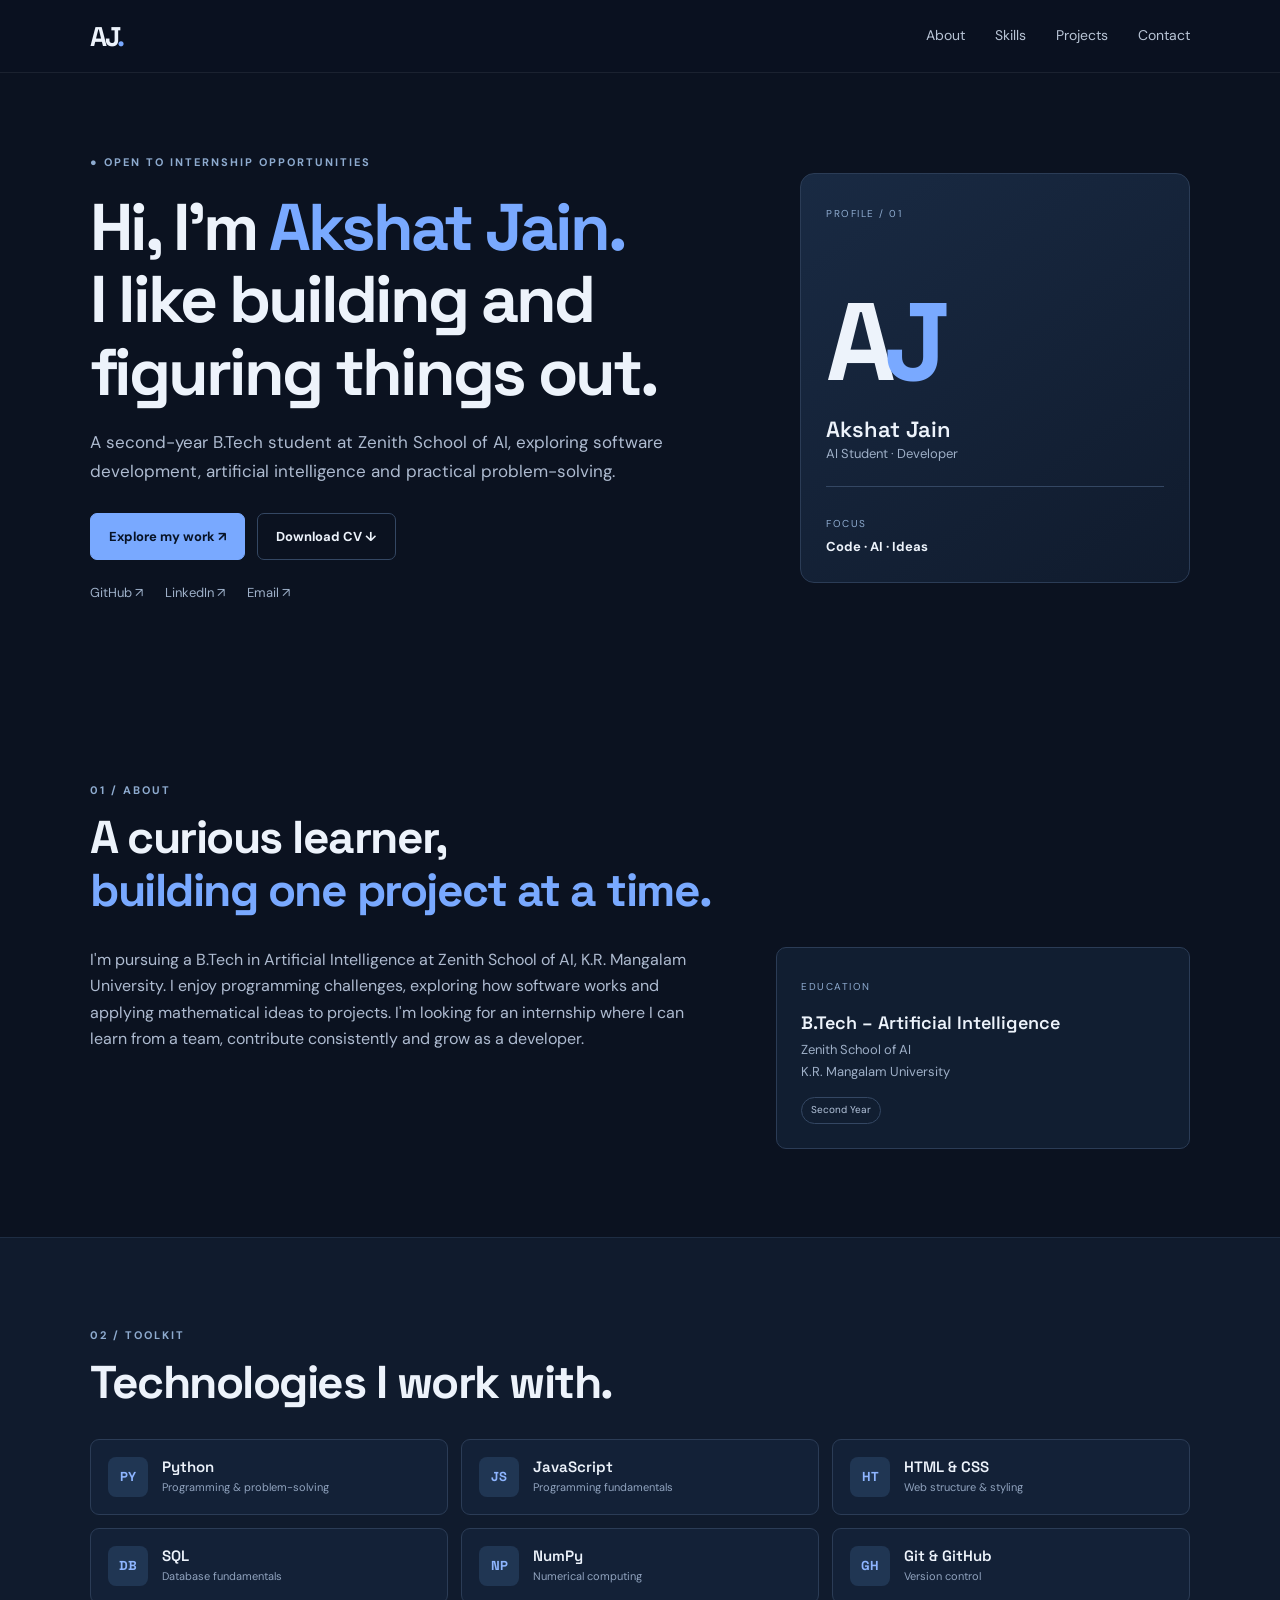
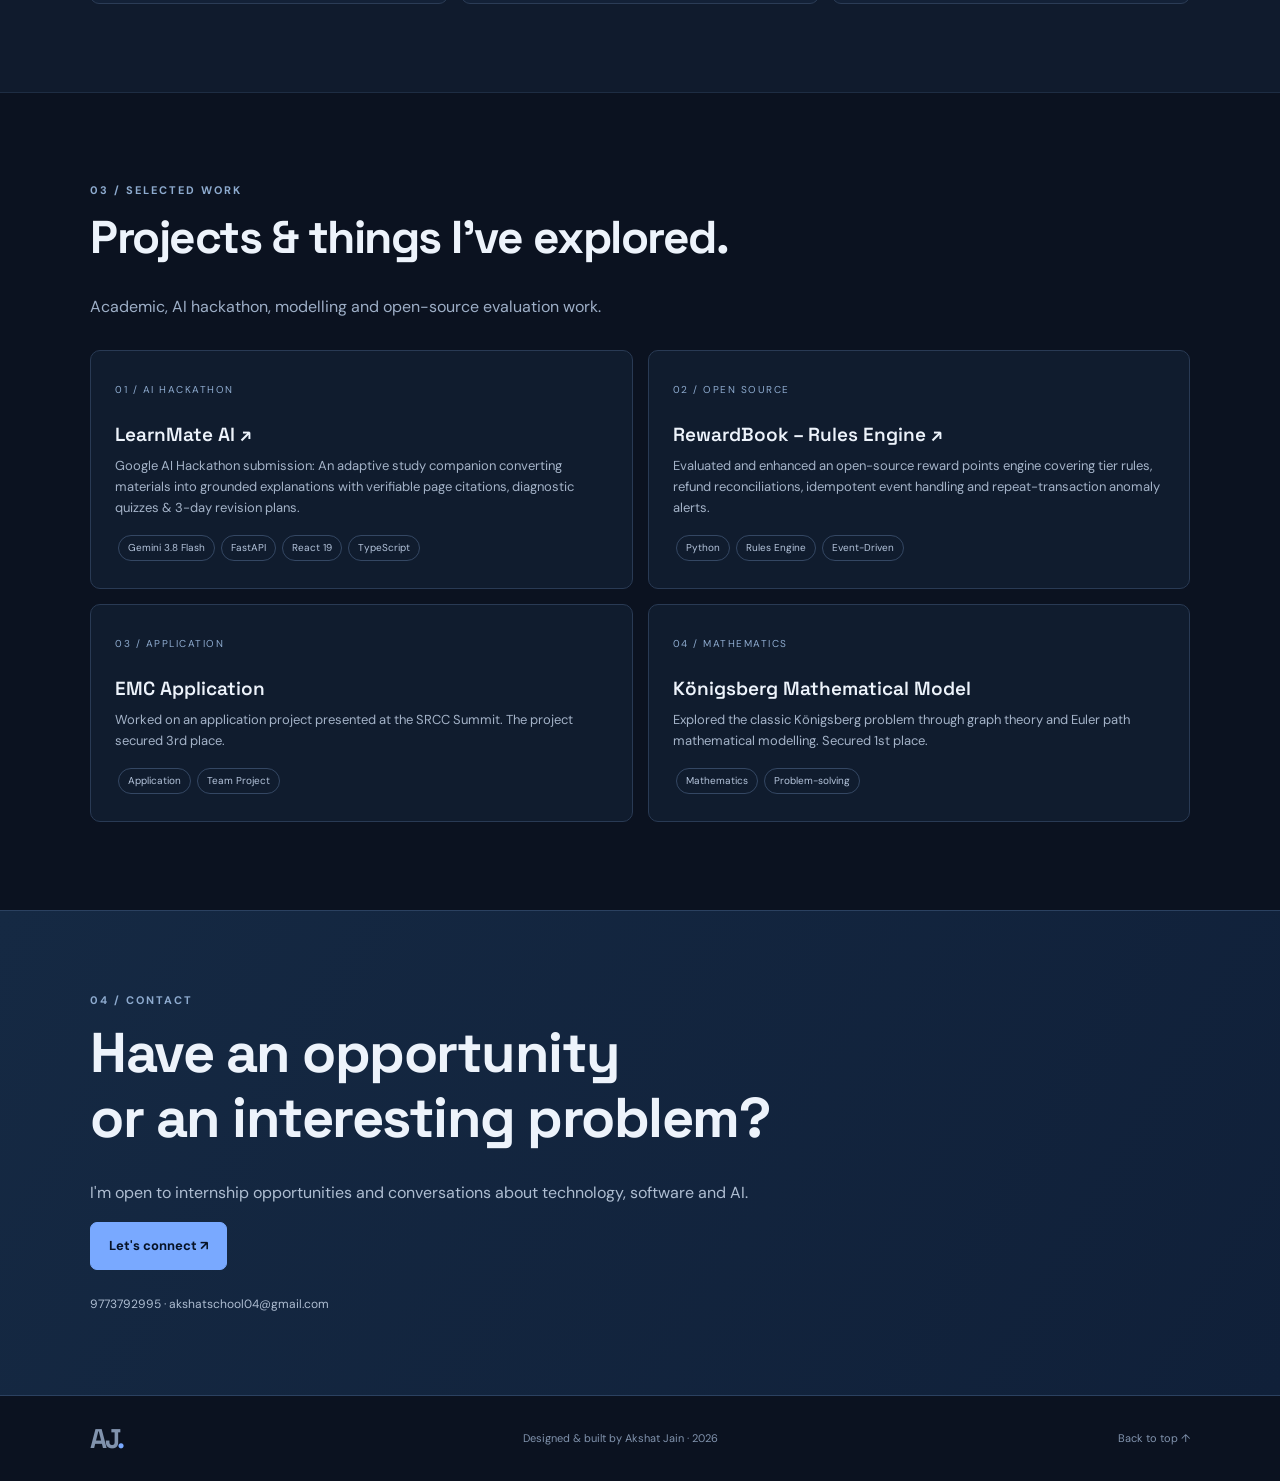
==== commit 7437c831: "feat: update CV with active portfolio link and add project repositories reference table" ====
--- a/index.html
+++ b/index.html
@@ -3,10 +3,10 @@
 <main><section class="hero wrap" id="home"><div><p class="eyebrow">● OPEN TO INTERNSHIP OPPORTUNITIES</p><h1>Hi, I'm <em>Akshat Jain.</em><br>I like building and figuring things out.</h1><p class="lead">A second-year B.Tech student at Zenith School of AI, exploring software development, artificial intelligence and practical problem-solving.</p><div class="actions"><a class="btn primary" href="#projects">Explore my work ↗</a><a class="btn" href="Akshat_Jain_Internship_CV.pdf" download>Download CV ↓</a></div><div class="social"><a href="https://github.com/akshats07-spec">GitHub ↗</a><a href="https://www.linkedin.com/in/akshat-jain-b593a9361/">LinkedIn ↗</a><a href="mailto:akshatschool04@gmail.com">Email ↗</a></div></div><aside class="profile"><small>PROFILE / 01</small><div class="monogram">A<span>J</span></div><h2>Akshat Jain</h2><p>AI Student · Developer</p><hr><small>FOCUS</small><b>Code · AI · Ideas</b></aside></section>
 <section class="section wrap" id="about"><p class="eyebrow">01 / ABOUT</p><h2>A curious learner,<br><em>building one project at a time.</em></h2><div class="two"><p>I'm pursuing a B.Tech in Artificial Intelligence at Zenith School of AI, K.R. Mangalam University. I enjoy programming challenges, exploring how software works and applying mathematical ideas to projects. I'm looking for an internship where I can learn from a team, contribute consistently and grow as a developer.</p><aside class="tile"><small>EDUCATION</small><h3>B.Tech – Artificial Intelligence</h3><p>Zenith School of AI<br>K.R. Mangalam University</p><span>Second Year</span></aside></div></section>
 <section class="section shade" id="skills"><div class="wrap"><p class="eyebrow">02 / TOOLKIT</p><h2>Technologies I work with.</h2><div class="skills"><article><b>PY</b><div><h3>Python</h3><p>Programming & problem-solving</p></div></article><article><b>JS</b><div><h3>JavaScript</h3><p>Programming fundamentals</p></div></article><article><b>HT</b><div><h3>HTML & CSS</h3><p>Web structure & styling</p></div></article><article><b>DB</b><div><h3>SQL</h3><p>Database fundamentals</p></div></article><article><b>NP</b><div><h3>NumPy</h3><p>Numerical computing</p></div></article><article><b>GH</b><div><h3>Git & GitHub</h3><p>Version control</p></div></article></div></div></section>
-<section class="section wrap" id="projects"><p class="eyebrow">03 / SELECTED WORK</p><h2>Projects & things I've explored.</h2><p class="sub">Academic, modelling and open-source evaluation work.</p><div class="projects">
-<article><small>01 / OPEN SOURCE</small><h3>RewardBook – Open Source Evaluation</h3><p>Evaluated an open-source codebase across points calculation, event processing, ledger and repeat-detection components. Documented correctness concerns, edge cases and optimization opportunities.</p><span>Code Review</span><span>Logic</span><span>Testing</span></article>
-<article><small>02 / APPLICATION</small><h3>EMC Application</h3><p>Worked on an application project presented at the SRCC Summit. The project secured 3rd place.</p><span>Application</span><span>Team Project</span></article>
-<article><small>03 / MATHEMATICS</small><h3>Probability Distribution Table Model</h3><p>Created a model using probability distributions and tabular representation to organize and examine outcomes.</p><span>Probability</span><span>Modelling</span></article>
-<article><small>04 / MATHEMATICS</small><h3>Königsberg Mathematical Model</h3><p>Explored the classic Königsberg problem through mathematical modelling. The project secured 1st place.</p><span>Mathematics</span><span>Problem-solving</span></article></div></section>
+<section class="section wrap" id="projects"><p class="eyebrow">03 / SELECTED WORK</p><h2>Projects & things I've explored.</h2><p class="sub">Academic, AI hackathon, modelling and open-source evaluation work.</p><div class="projects">
+<article><small>01 / AI HACKATHON</small><h3><a href="https://github.com/akshats07-spec/Learnmate-final" target="_blank">LearnMate AI ↗</a></h3><p>Google AI Hackathon submission: An adaptive study companion converting materials into grounded explanations with verifiable page citations, diagnostic quizzes & 3-day revision plans.</p><span>Gemini 3.8 Flash</span><span>FastAPI</span><span>React 19</span><span>TypeScript</span></article>
+<article><small>02 / OPEN SOURCE</small><h3><a href="https://github.com/akshats07-spec/RewardBook-Open-Source-Evaluation" target="_blank">RewardBook – Rules Engine ↗</a></h3><p>Evaluated and enhanced an open-source reward points engine covering tier rules, refund reconciliations, idempotent event handling and repeat-transaction anomaly alerts.</p><span>Python</span><span>Rules Engine</span><span>Event-Driven</span></article>
+<article><small>03 / APPLICATION</small><h3>EMC Application</h3><p>Worked on an application project presented at the SRCC Summit. The project secured 3rd place.</p><span>Application</span><span>Team Project</span></article>
+<article><small>04 / MATHEMATICS</small><h3>Königsberg Mathematical Model</h3><p>Explored the classic Königsberg problem through graph theory and Euler path mathematical modelling. Secured 1st place.</p><span>Mathematics</span><span>Problem-solving</span></article></div></section>
 <section class="contact" id="contact"><div class="wrap"><p class="eyebrow">04 / CONTACT</p><h2>Have an opportunity<br>or an interesting problem?</h2><p>I'm open to internship opportunities and conversations about technology, software and AI.</p><a class="btn primary" href="mailto:akshatschool04@gmail.com">Let's connect ↗</a><p class="contactline">9773792995 · akshatschool04@gmail.com</p></div></section></main>
 <footer class="wrap foot"><a class="logo" href="#home">AJ<span>.</span></a><p>Designed & built by Akshat Jain · <span id="year"></span></p><a href="#home">Back to top ↑</a></footer><script src="script.js"></script></body></html>
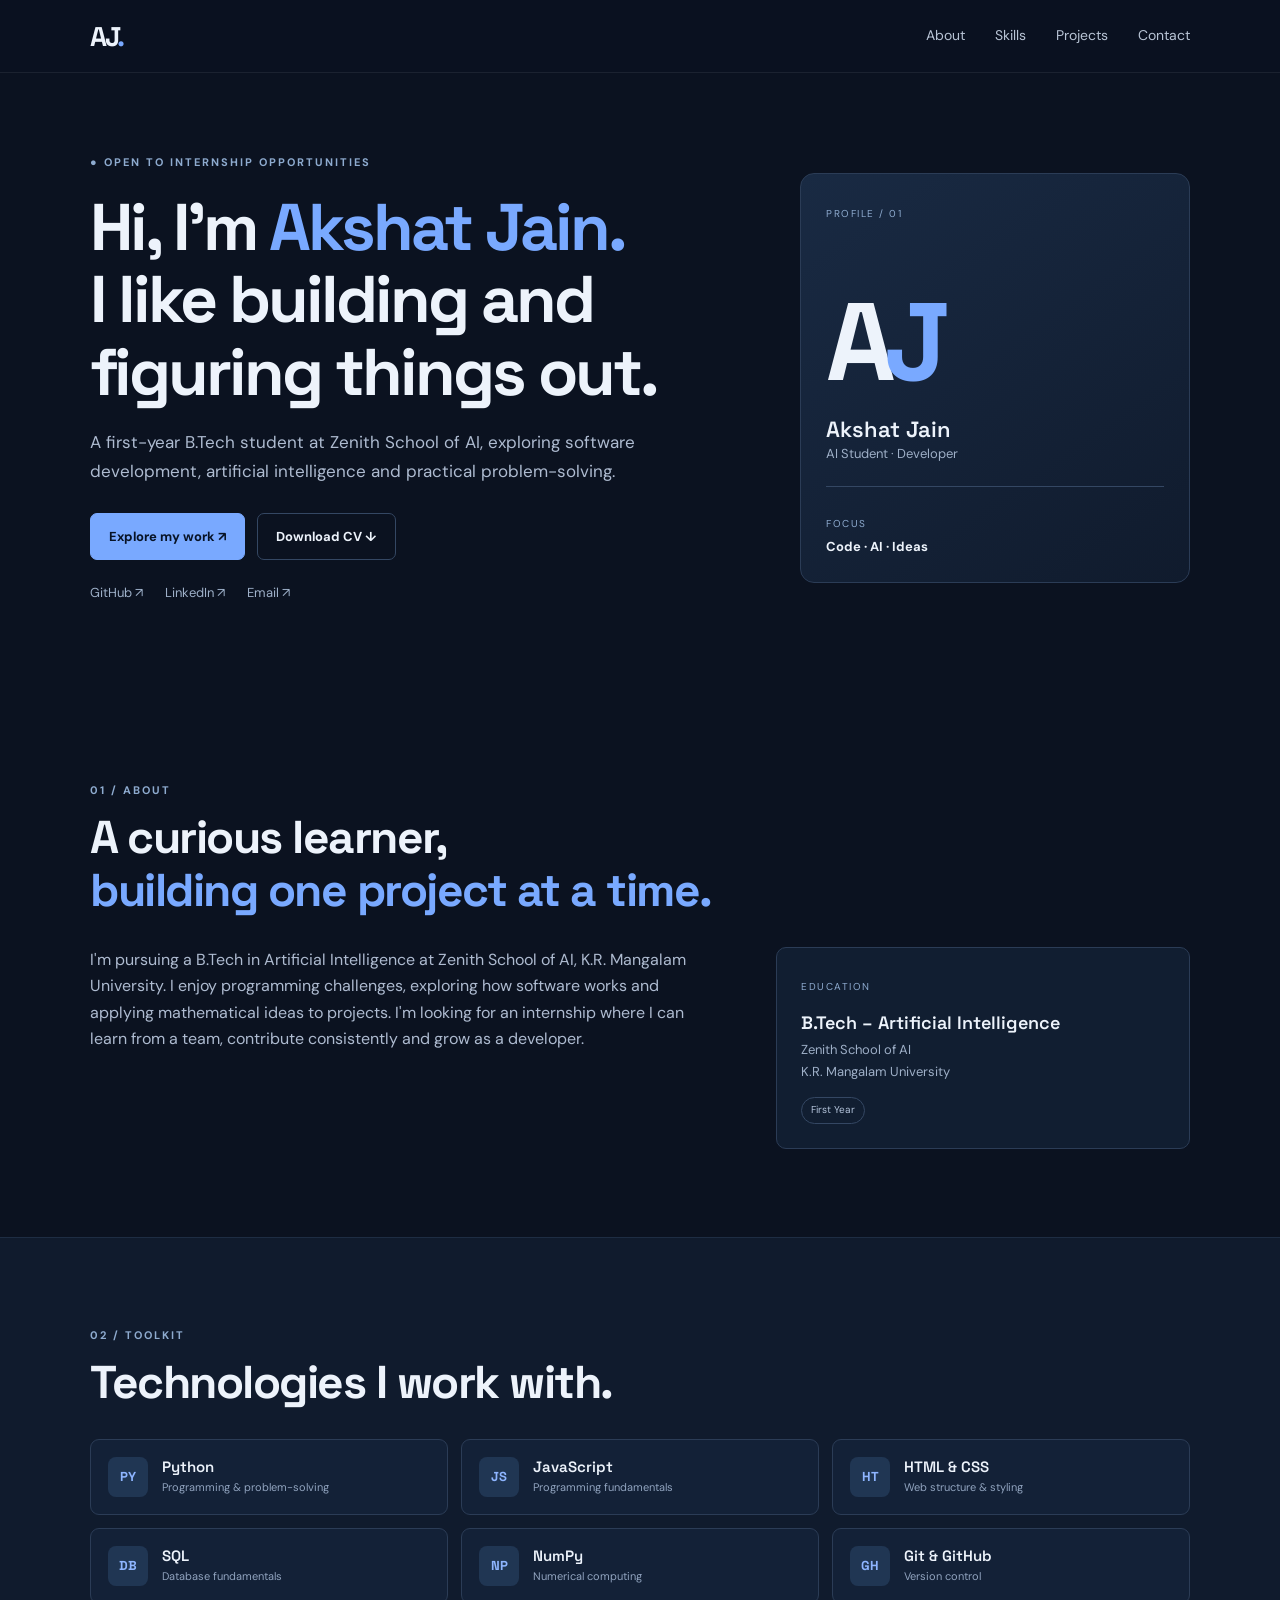
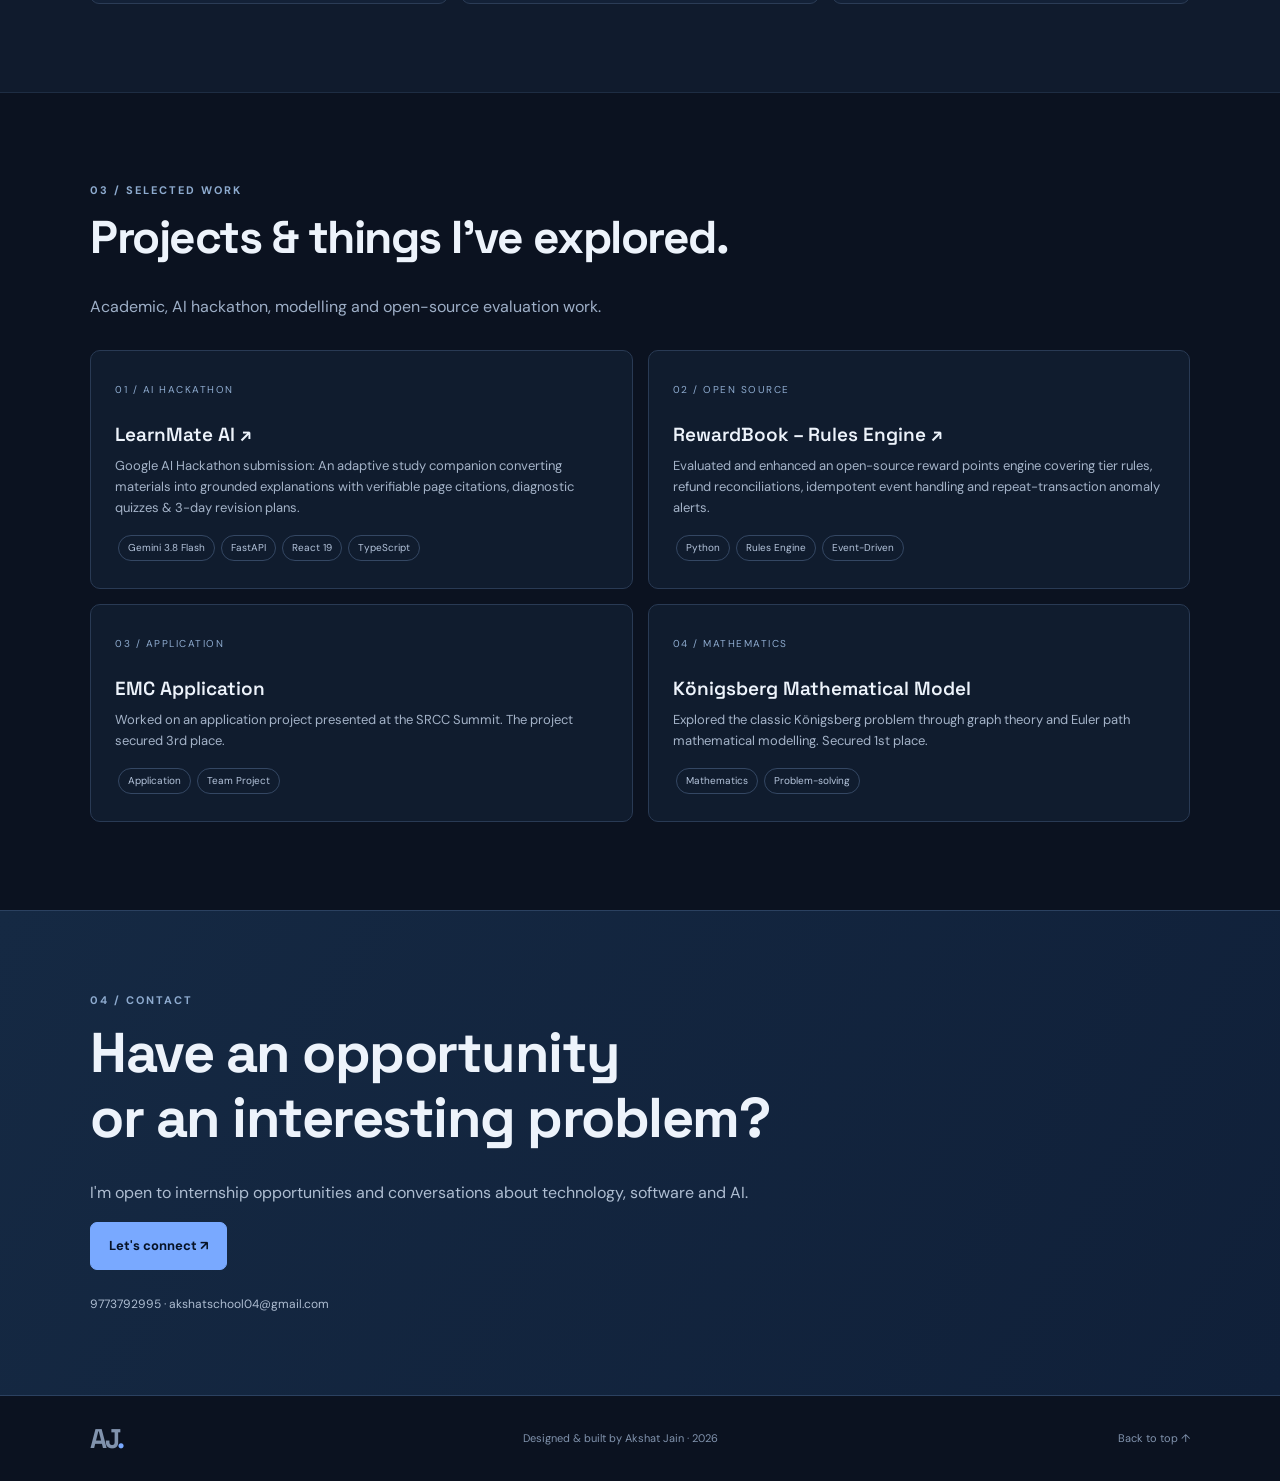
==== commit 3db56fe5: "fix: update academic year to 1st year across CV and portfolio" ====
--- a/index.html
+++ b/index.html
@@ -1,7 +1,7 @@
 <!doctype html><html lang="en"><head><meta charset="UTF-8"><meta name="viewport" content="width=device-width,initial-scale=1"><meta name="description" content="Akshat Jain — AI student and developer"><title>Akshat Jain | Portfolio</title><link rel="preconnect" href="https://fonts.googleapis.com"><link href="https://fonts.googleapis.com/css2?family=DM+Sans:wght@400;500;600;700&family=Space+Grotesk:wght@500;600;700&display=swap" rel="stylesheet"><link rel="stylesheet" href="style.css"></head><body>
 <header><nav class="nav wrap"><a class="logo" href="#home">AJ<span>.</span></a><button class="menu" aria-label="Toggle menu">☰</button><div class="links"><a href="#about">About</a><a href="#skills">Skills</a><a href="#projects">Projects</a><a href="#contact">Contact</a></div></nav></header>
-<main><section class="hero wrap" id="home"><div><p class="eyebrow">● OPEN TO INTERNSHIP OPPORTUNITIES</p><h1>Hi, I'm <em>Akshat Jain.</em><br>I like building and figuring things out.</h1><p class="lead">A second-year B.Tech student at Zenith School of AI, exploring software development, artificial intelligence and practical problem-solving.</p><div class="actions"><a class="btn primary" href="#projects">Explore my work ↗</a><a class="btn" href="Akshat_Jain_Internship_CV.pdf" download>Download CV ↓</a></div><div class="social"><a href="https://github.com/akshats07-spec">GitHub ↗</a><a href="https://www.linkedin.com/in/akshat-jain-b593a9361/">LinkedIn ↗</a><a href="mailto:akshatschool04@gmail.com">Email ↗</a></div></div><aside class="profile"><small>PROFILE / 01</small><div class="monogram">A<span>J</span></div><h2>Akshat Jain</h2><p>AI Student · Developer</p><hr><small>FOCUS</small><b>Code · AI · Ideas</b></aside></section>
-<section class="section wrap" id="about"><p class="eyebrow">01 / ABOUT</p><h2>A curious learner,<br><em>building one project at a time.</em></h2><div class="two"><p>I'm pursuing a B.Tech in Artificial Intelligence at Zenith School of AI, K.R. Mangalam University. I enjoy programming challenges, exploring how software works and applying mathematical ideas to projects. I'm looking for an internship where I can learn from a team, contribute consistently and grow as a developer.</p><aside class="tile"><small>EDUCATION</small><h3>B.Tech – Artificial Intelligence</h3><p>Zenith School of AI<br>K.R. Mangalam University</p><span>Second Year</span></aside></div></section>
+<main><section class="hero wrap" id="home"><div><p class="eyebrow">● OPEN TO INTERNSHIP OPPORTUNITIES</p><h1>Hi, I'm <em>Akshat Jain.</em><br>I like building and figuring things out.</h1><p class="lead">A first-year B.Tech student at Zenith School of AI, exploring software development, artificial intelligence and practical problem-solving.</p><div class="actions"><a class="btn primary" href="#projects">Explore my work ↗</a><a class="btn" href="Akshat_Jain_Internship_CV.pdf" download>Download CV ↓</a></div><div class="social"><a href="https://github.com/akshats07-spec">GitHub ↗</a><a href="https://www.linkedin.com/in/akshat-jain-b593a9361/">LinkedIn ↗</a><a href="mailto:akshatschool04@gmail.com">Email ↗</a></div></div><aside class="profile"><small>PROFILE / 01</small><div class="monogram">A<span>J</span></div><h2>Akshat Jain</h2><p>AI Student · Developer</p><hr><small>FOCUS</small><b>Code · AI · Ideas</b></aside></section>
+<section class="section wrap" id="about"><p class="eyebrow">01 / ABOUT</p><h2>A curious learner,<br><em>building one project at a time.</em></h2><div class="two"><p>I'm pursuing a B.Tech in Artificial Intelligence at Zenith School of AI, K.R. Mangalam University. I enjoy programming challenges, exploring how software works and applying mathematical ideas to projects. I'm looking for an internship where I can learn from a team, contribute consistently and grow as a developer.</p><aside class="tile"><small>EDUCATION</small><h3>B.Tech – Artificial Intelligence</h3><p>Zenith School of AI<br>K.R. Mangalam University</p><span>First Year</span></aside></div></section>
 <section class="section shade" id="skills"><div class="wrap"><p class="eyebrow">02 / TOOLKIT</p><h2>Technologies I work with.</h2><div class="skills"><article><b>PY</b><div><h3>Python</h3><p>Programming & problem-solving</p></div></article><article><b>JS</b><div><h3>JavaScript</h3><p>Programming fundamentals</p></div></article><article><b>HT</b><div><h3>HTML & CSS</h3><p>Web structure & styling</p></div></article><article><b>DB</b><div><h3>SQL</h3><p>Database fundamentals</p></div></article><article><b>NP</b><div><h3>NumPy</h3><p>Numerical computing</p></div></article><article><b>GH</b><div><h3>Git & GitHub</h3><p>Version control</p></div></article></div></div></section>
 <section class="section wrap" id="projects"><p class="eyebrow">03 / SELECTED WORK</p><h2>Projects & things I've explored.</h2><p class="sub">Academic, AI hackathon, modelling and open-source evaluation work.</p><div class="projects">
 <article><small>01 / AI HACKATHON</small><h3><a href="https://github.com/akshats07-spec/Learnmate-final" target="_blank">LearnMate AI ↗</a></h3><p>Google AI Hackathon submission: An adaptive study companion converting materials into grounded explanations with verifiable page citations, diagnostic quizzes & 3-day revision plans.</p><span>Gemini 3.8 Flash</span><span>FastAPI</span><span>React 19</span><span>TypeScript</span></article>
